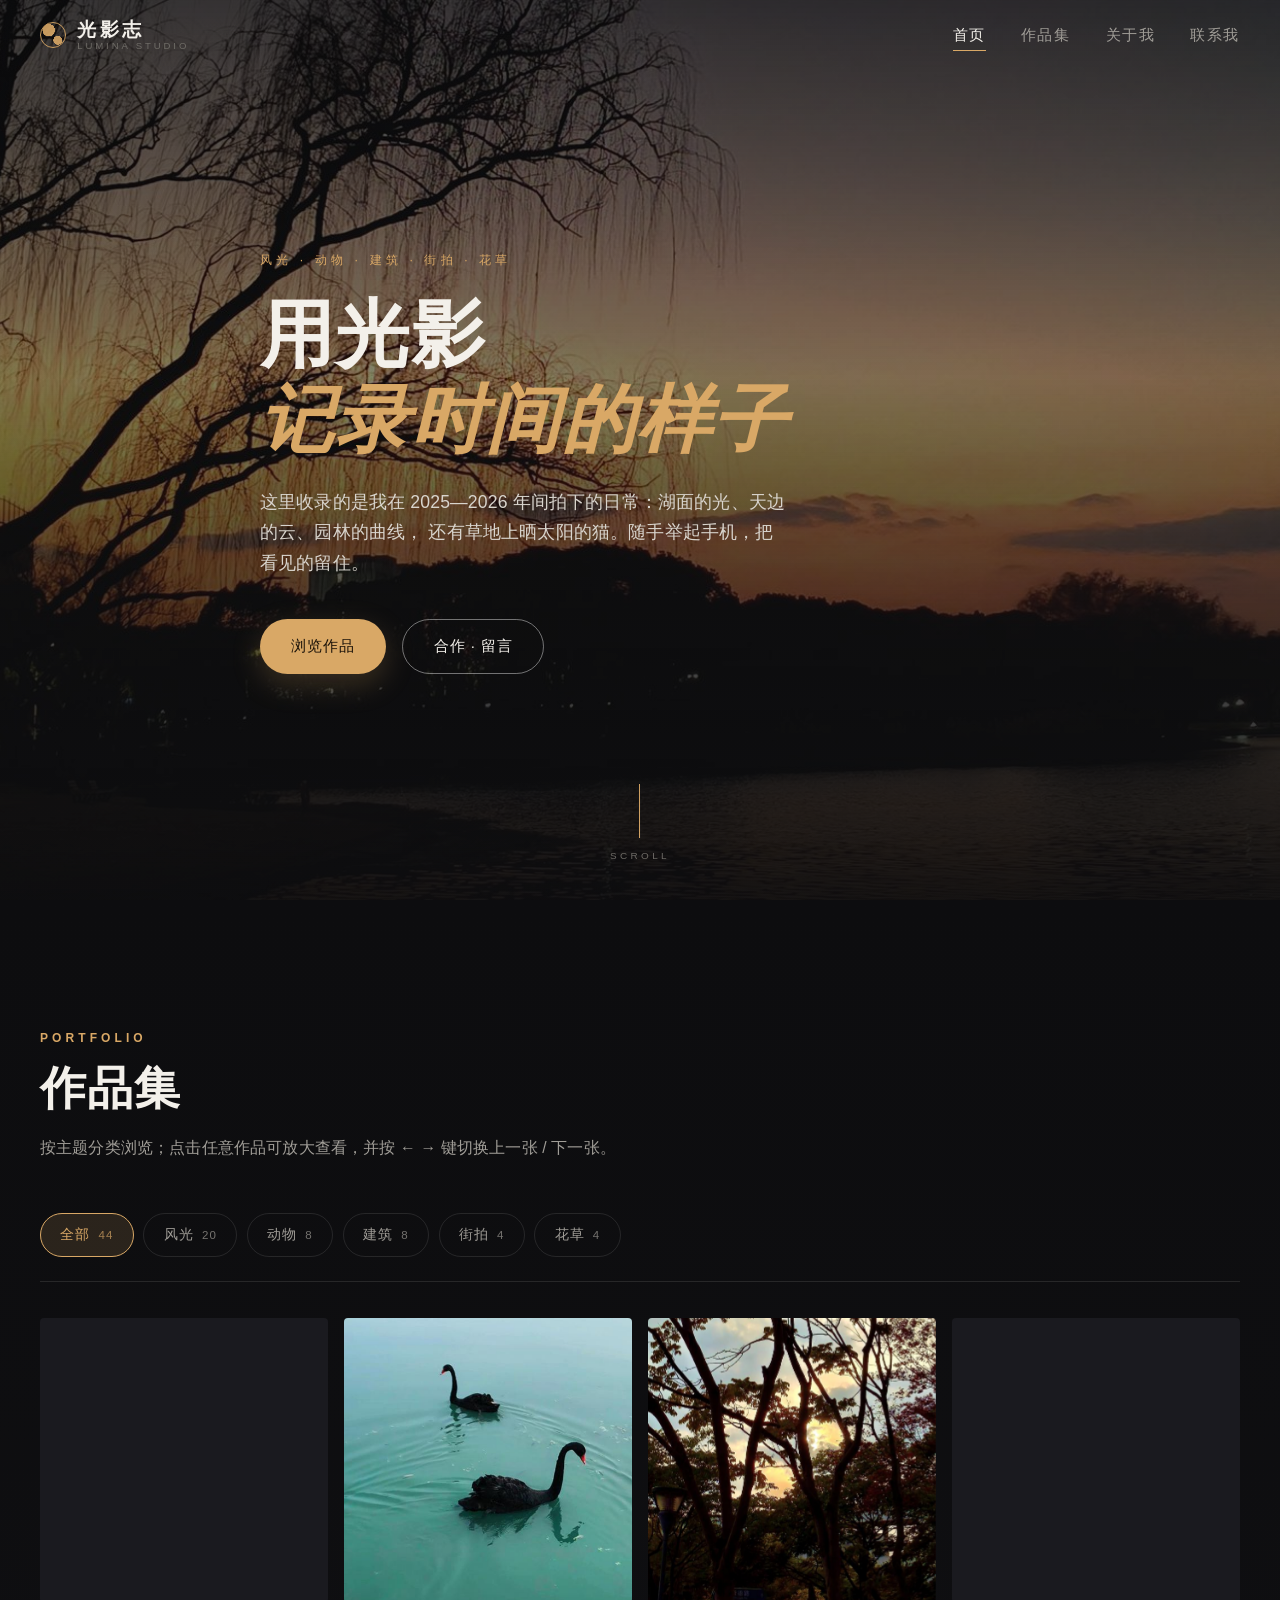
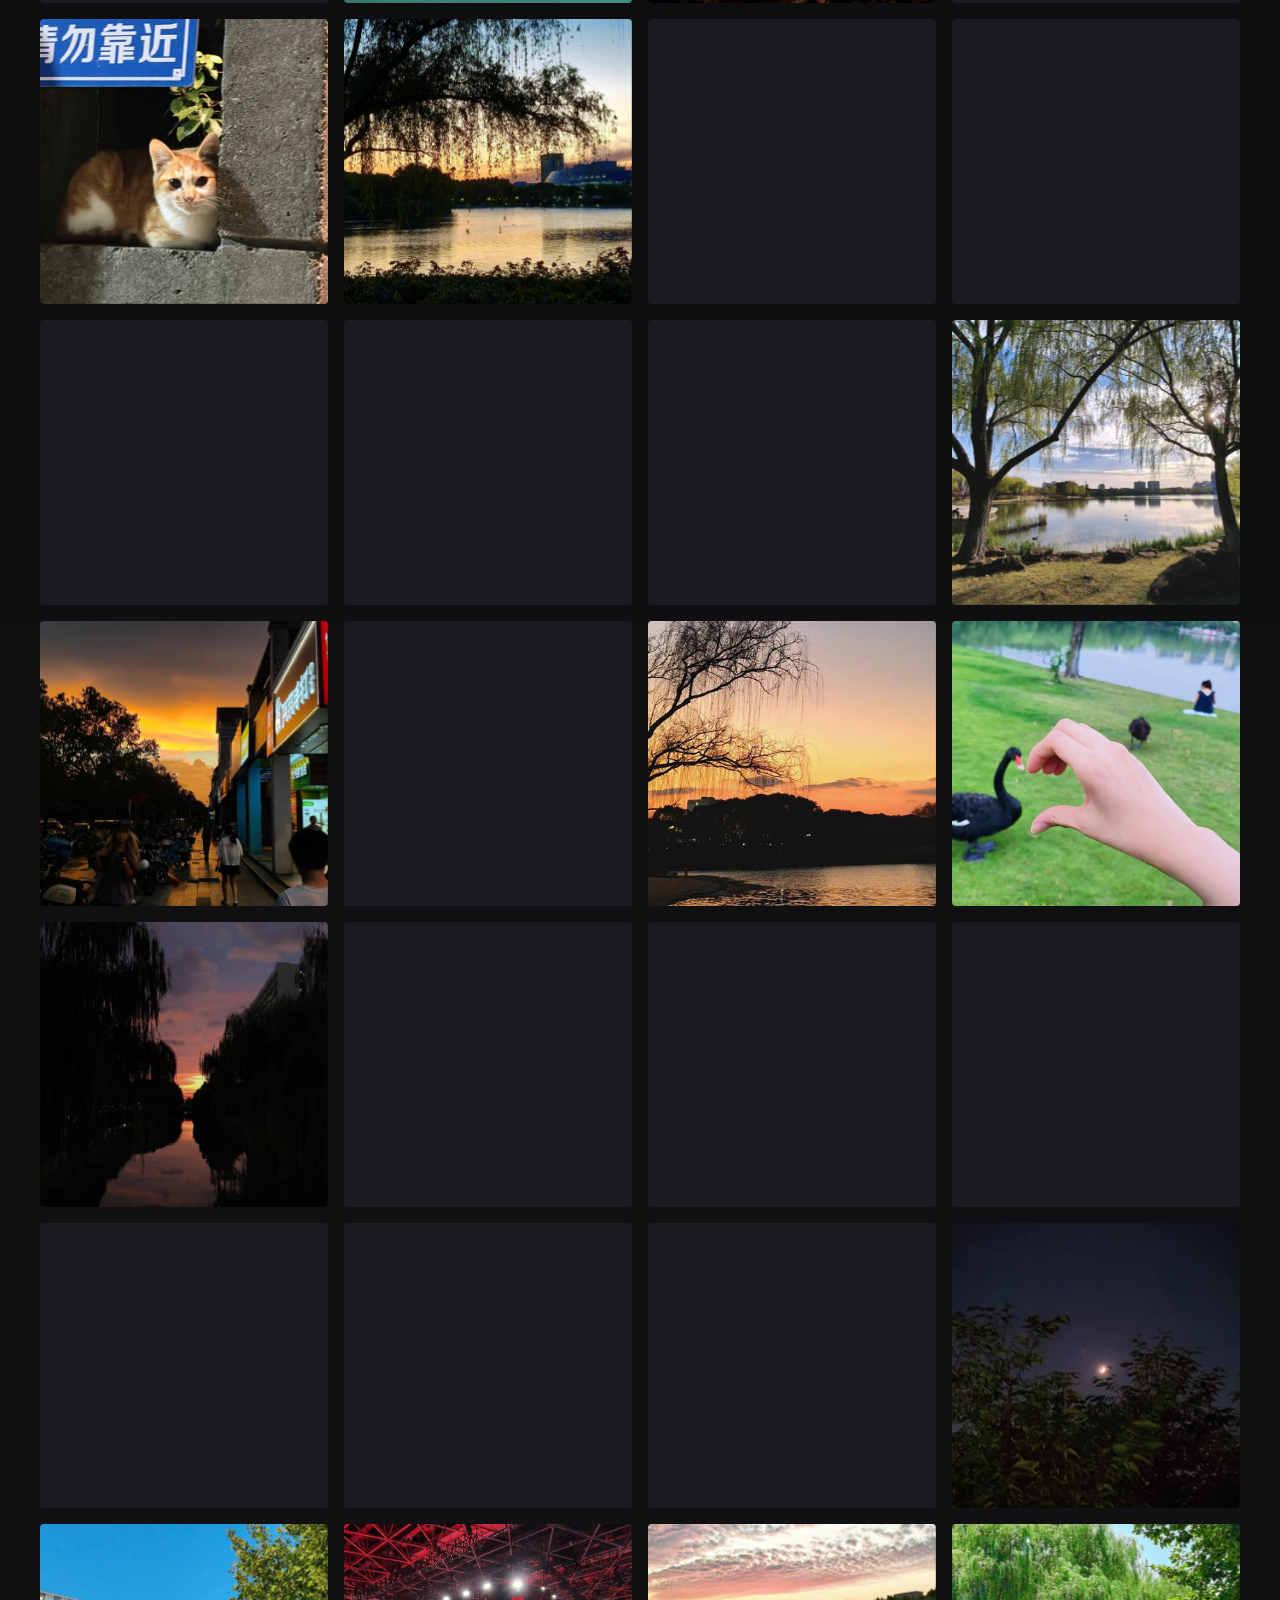
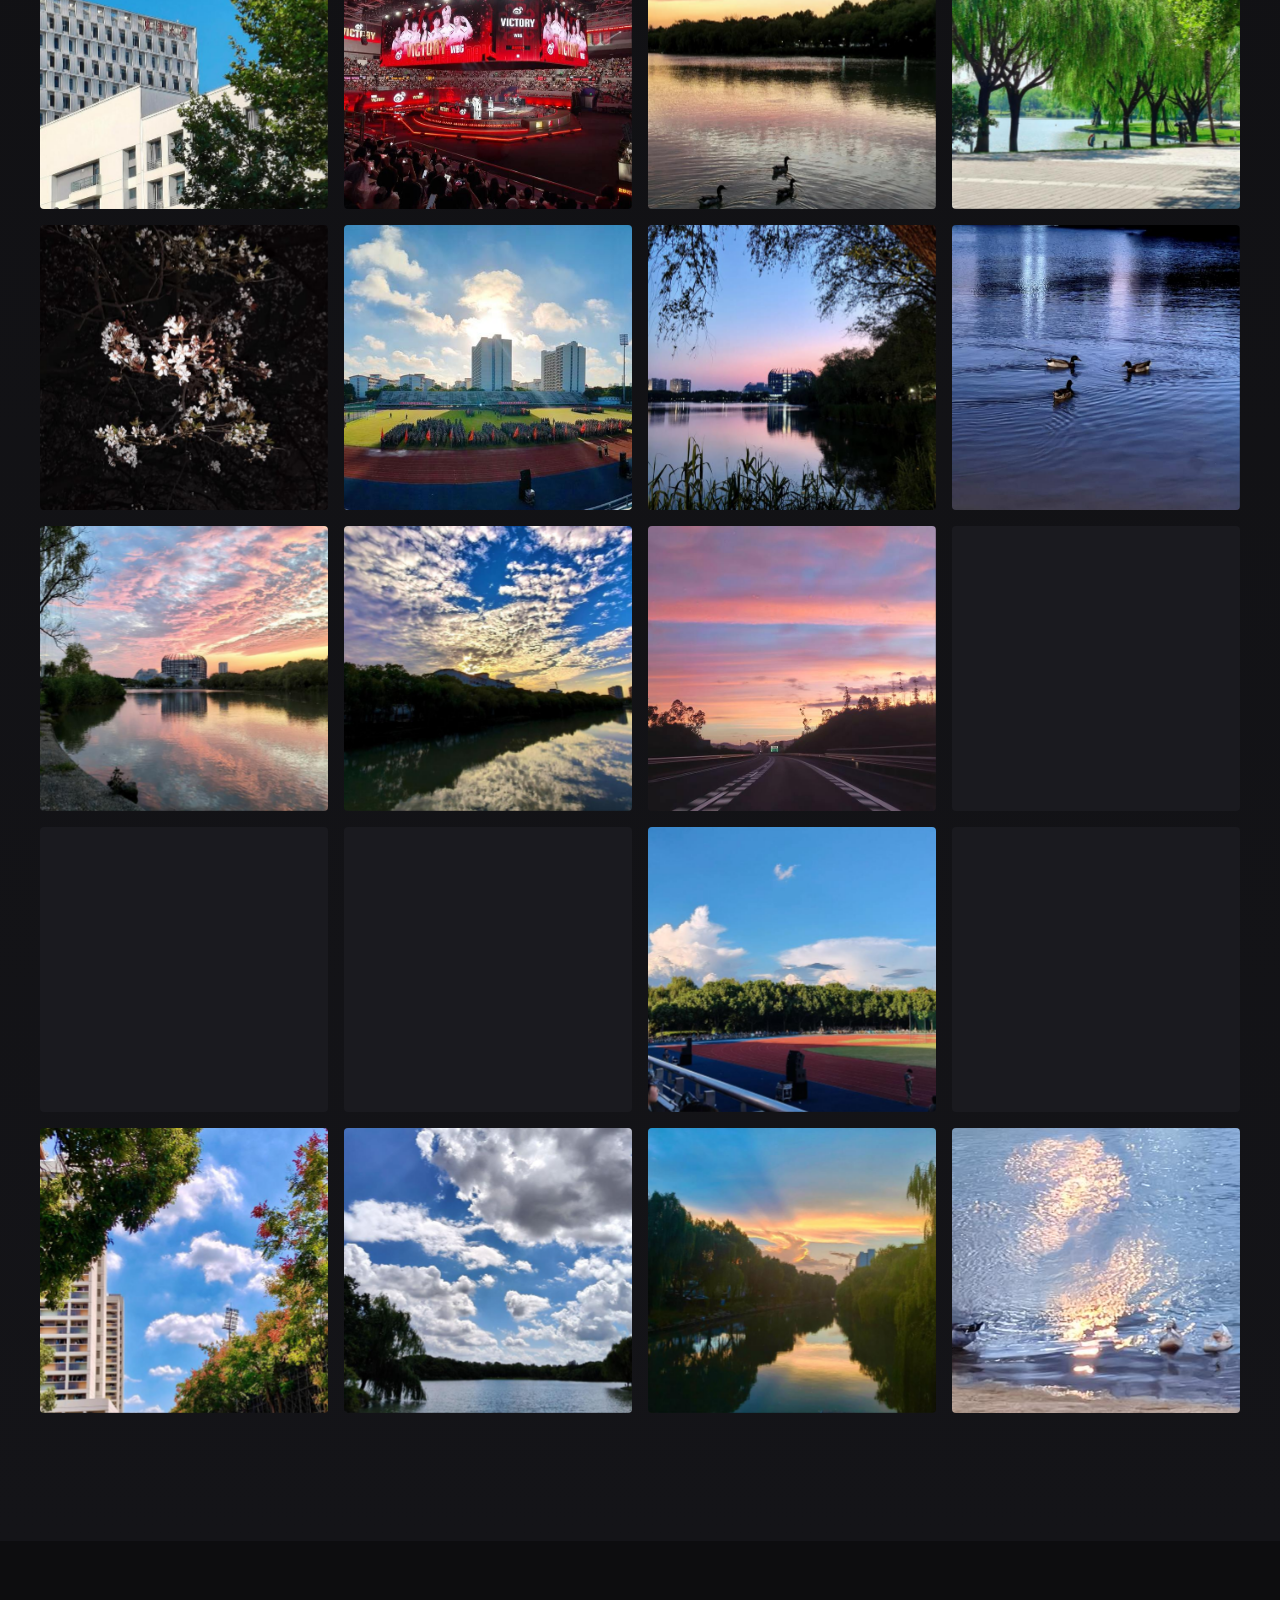
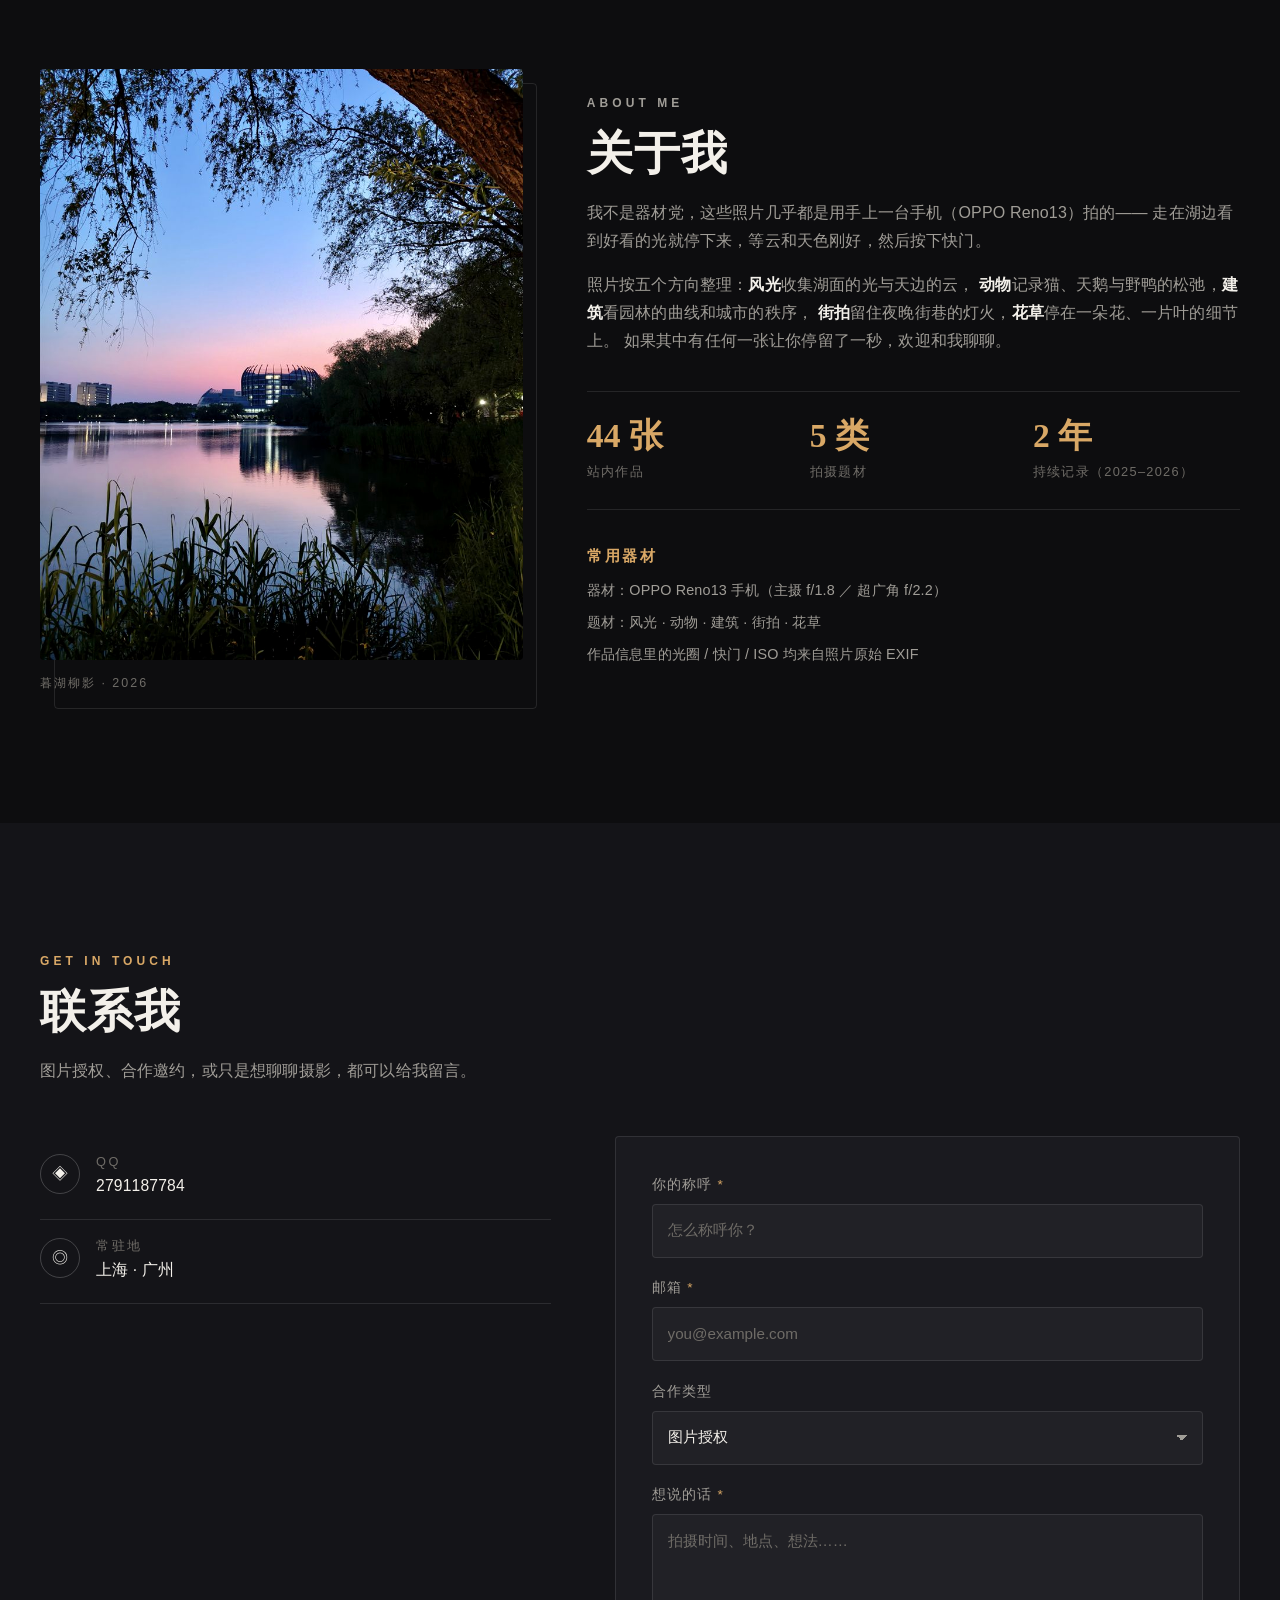
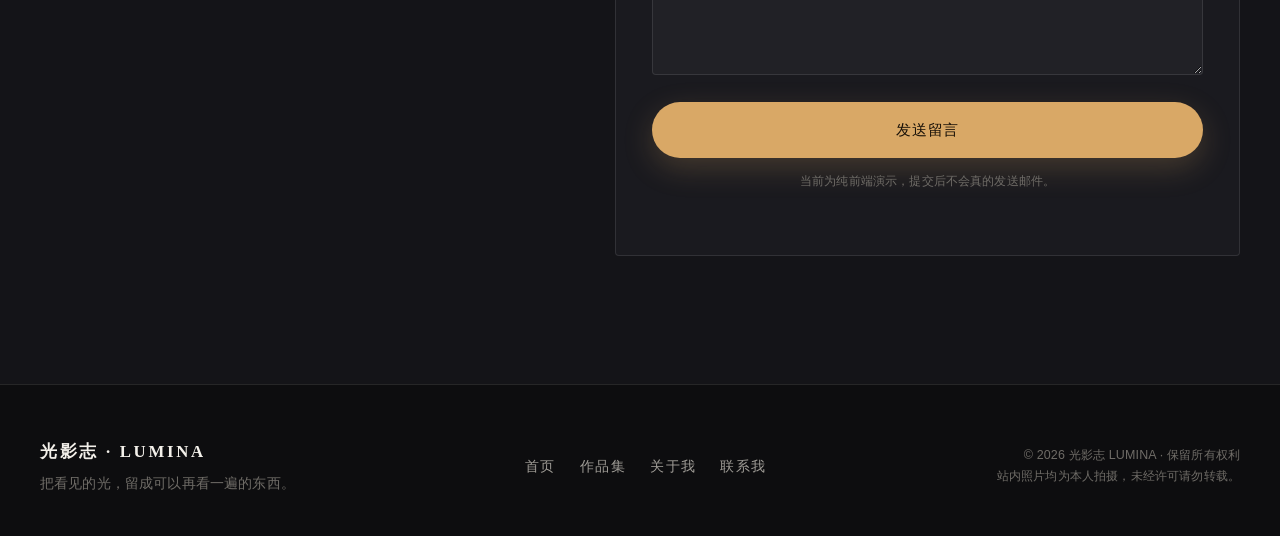
==== index.html @ f0bc80e7 "lumina photo portfolio: static site, 44 photos" ====
<!DOCTYPE html>
<html lang="zh-CN">
<head>
  <meta charset="UTF-8" />
  <meta name="viewport" content="width=device-width, initial-scale=1.0" />
  <meta name="description" content="光影志 LUMINA —— 摄影作品集个人网站，收录风光、动物、建筑、街拍与花草摄影作品。" />
  <meta name="author" content="光影志" />
  <title>光影志 LUMINA | 摄影作品集</title>
  <link rel="icon" href="data:image/svg+xml,<svg xmlns='http://www.w3.org/2000/svg' viewBox='0 0 100 100'><text y='.9em' font-size='90'>📷</text></svg>" />
  <link rel="stylesheet" href="css/style.css" />
</head>
<body>

  <!-- ========== 顶部导航 ========== -->
  <header class="site-header" id="siteHeader">
    <div class="container header-inner">
      <a class="brand" href="#home">
        <span class="brand-mark" aria-hidden="true"></span>
        <span class="brand-text">
          <strong>光影志</strong>
          <em>LUMINA&nbsp;STUDIO</em>
        </span>
      </a>

      <button class="nav-toggle" id="navToggle" aria-expanded="false" aria-controls="mainNav" aria-label="打开导航菜单">
        <span></span><span></span><span></span>
      </button>

      <nav class="main-nav" id="mainNav" aria-label="主导航">
        <ul>
          <li><a href="#home" class="is-active">首页</a></li>
          <li><a href="#works">作品集</a></li>
          <li><a href="#about">关于我</a></li>
          <li><a href="#contact">联系我</a></li>
        </ul>
      </nav>
    </div>
  </header>

  <main>
    <!-- ========== 首屏 ========== -->
    <section class="hero" id="home">
      <div class="hero-media">
        <img src="images/hero.jpg" alt="首屏大图：湖上落日与孤树" id="heroImage" />
        <span class="hero-scrim"></span>
      </div>

      <div class="container hero-content">
        <p class="hero-eyebrow">风光 · 动物 · 建筑 · 街拍 · 花草</p>
        <h1 class="hero-title">用光影<br /><span>记录时间的样子</span></h1>
        <p class="hero-sub">
          这里收录的是我在 2025—2026 年间拍下的日常：湖面的光、天边的云、园林的曲线，
          还有草地上晒太阳的猫。随手举起手机，把看见的留住。
        </p>
        <div class="hero-actions">
          <a class="btn btn-primary" href="#works">浏览作品</a>
          <a class="btn btn-ghost" href="#contact">合作 · 留言</a>
        </div>
      </div>

      <a class="hero-scroll" href="#works" aria-label="向下浏览作品">
        <span class="hero-scroll-line"></span>
        <span class="hero-scroll-text">SCROLL</span>
      </a>
    </section>

    <!-- ========== 作品集 ========== -->
    <section class="section works" id="works">
      <div class="container">
        <header class="section-head reveal">
          <p class="section-eyebrow">PORTFOLIO</p>
          <h2 class="section-title">作品集</h2>
          <p class="section-desc">按主题分类浏览；点击任意作品可放大查看，并按 ← → 键切换上一张 / 下一张。</p>
        </header>

        <div class="filters reveal" id="filters" role="group" aria-label="作品分类筛选">
          <button class="filter-btn is-active" data-filter="all" type="button">全部 <span class="filter-count" data-count="all">0</span></button>
          <button class="filter-btn" data-filter="landscape" type="button">风光 <span class="filter-count" data-count="landscape">0</span></button>
          <button class="filter-btn" data-filter="animal" type="button">动物 <span class="filter-count" data-count="animal">0</span></button>
          <button class="filter-btn" data-filter="architecture" type="button">建筑 <span class="filter-count" data-count="architecture">0</span></button>
          <button class="filter-btn" data-filter="street" type="button">街拍 <span class="filter-count" data-count="street">0</span></button>
          <button class="filter-btn" data-filter="plant" type="button">花草 <span class="filter-count" data-count="plant">0</span></button>
        </div>

        <div class="gallery-grid" id="galleryGrid" aria-live="polite"></div>
        <p class="gallery-empty" id="galleryEmpty" hidden>该分类下暂时还没有作品。</p>

        <noscript>
          <p class="gallery-noscript">
            作品集需要开启 JavaScript 才能加载，你也可以直接打开 <code>images/</code> 目录查看图片文件。
          </p>
        </noscript>
      </div>
    </section>

    <!-- ========== 关于我 ========== -->
    <section class="section about" id="about">
      <div class="container about-inner">
        <figure class="about-photo reveal">
          <img src="images/about.jpg" alt="暮湖柳影：夕阳下的湖面与垂柳" loading="lazy" />
          <figcaption>暮湖柳影 · 2026</figcaption>
        </figure>

        <div class="about-text">
          <p class="section-eyebrow reveal">ABOUT ME</p>
          <h2 class="section-title reveal">关于我</h2>
          <p class="reveal">
            我不是器材党，这些照片几乎都是用手上一台手机（OPPO Reno13）拍的——
            走在湖边看到好看的光就停下来，等云和天色刚好，然后按下快门。
          </p>
          <p class="reveal">
            照片按五个方向整理：<strong>风光</strong>收集湖面的光与天边的云，
            <strong>动物</strong>记录猫、天鹅与野鸭的松弛，<strong>建筑</strong>看园林的曲线和城市的秩序，
            <strong>街拍</strong>留住夜晚街巷的灯火，<strong>花草</strong>停在一朵花、一片叶的细节上。
            如果其中有任何一张让你停留了一秒，欢迎和我聊聊。
          </p>

          <ul class="about-stats reveal">
            <li><strong data-count-to="44" data-suffix=" 张">0</strong><span>站内作品</span></li>
            <li><strong data-count-to="5" data-suffix=" 类">0</strong><span>拍摄题材</span></li>
            <li><strong data-count-to="2" data-suffix=" 年">0</strong><span>持续记录（2025–2026）</span></li>
          </ul>

          <div class="about-gear reveal">
            <h3>常用器材</h3>
            <ul>
              <li>器材：OPPO Reno13 手机（主摄 f/1.8 ／ 超广角 f/2.2）</li>
              <li>题材：风光 · 动物 · 建筑 · 街拍 · 花草</li>
              <li>作品信息里的光圈 / 快门 / ISO 均来自照片原始 EXIF</li>
            </ul>
          </div>
        </div>
      </div>
    </section>

    <!-- ========== 联系我 ========== -->
    <section class="section contact" id="contact">
      <div class="container">
        <header class="section-head reveal">
          <p class="section-eyebrow">GET IN TOUCH</p>
          <h2 class="section-title">联系我</h2>
          <p class="section-desc">图片授权、合作邀约，或只是想聊聊摄影，都可以给我留言。</p>
        </header>

        <div class="contact-inner">
          <ul class="contact-list reveal">
            <li>
              <span class="contact-icon" aria-hidden="true">◈</span>
              <div>
                <h3>QQ</h3>
                <span>2791187784</span>
              </div>
            </li>
            <li>
              <span class="contact-icon" aria-hidden="true">◎</span>
              <div>
                <h3>常驻地</h3>
                <span>上海 · 广州</span>
              </div>
            </li>
          </ul>

          <form class="contact-form reveal" id="contactForm" novalidate>
            <div class="field">
              <label for="cfName">你的称呼 <span aria-hidden="true">*</span></label>
              <input type="text" id="cfName" name="name" placeholder="怎么称呼你？" required />
            </div>
            <div class="field">
              <label for="cfEmail">邮箱 <span aria-hidden="true">*</span></label>
              <input type="email" id="cfEmail" name="email" placeholder="you@example.com" required />
            </div>
            <div class="field">
              <label for="cfType">合作类型</label>
              <select id="cfType" name="type">
                <option value="图片授权">图片授权</option>
                <option value="商业合作">商业合作</option>
                <option value="一起外拍">一起外拍</option>
                <option value="其他">其他</option>
              </select>
            </div>
            <div class="field">
              <label for="cfMessage">想说的话 <span aria-hidden="true">*</span></label>
              <textarea id="cfMessage" name="message" rows="5" placeholder="拍摄时间、地点、想法……" required></textarea>
            </div>

            <button class="btn btn-primary btn-block" type="submit">发送留言</button>
            <p class="form-hint">当前为纯前端演示，提交后不会真的发送邮件。</p>
            <p class="form-status" id="formStatus" role="status" aria-live="polite"></p>
          </form>
        </div>
      </div>
    </section>
  </main>

  <!-- ========== 页脚 ========== -->
  <footer class="site-footer">
    <div class="container footer-inner">
      <div class="footer-brand">
        <strong>光影志 · LUMINA</strong>
        <p>把看见的光，留成可以再看一遍的东西。</p>
      </div>

      <nav class="footer-nav" aria-label="页脚导航">
        <a href="#home">首页</a>
        <a href="#works">作品集</a>
        <a href="#about">关于我</a>
        <a href="#contact">联系我</a>
      </nav>

      <p class="footer-note">
        © <span id="year">2025</span> 光影志 LUMINA · 保留所有权利<br />
        站内照片均为本人拍摄，未经许可请勿转载。
      </p>
    </div>
  </footer>

  <!-- ========== 大图查看器 ========== -->
  <div class="lightbox" id="lightbox" role="dialog" aria-modal="true" aria-label="作品大图查看" hidden>
    <button class="lightbox-close" id="lightboxClose" type="button" aria-label="关闭（Esc）">✕</button>
    <button class="lightbox-nav lightbox-prev" id="lightboxPrev" type="button" aria-label="上一张（←）">‹</button>
    <button class="lightbox-nav lightbox-next" id="lightboxNext" type="button" aria-label="下一张（→）">›</button>

    <figure class="lightbox-figure">
      <img alt="" id="lightboxImage" />
      <figcaption class="lightbox-caption">
        <h3 id="lightboxTitle"></h3>
        <p>
          <span class="lightbox-tag" id="lightboxCategory"></span>
          <span id="lightboxMeta"></span>
        </p>
      </figcaption>
    </figure>

    <p class="lightbox-counter" id="lightboxCounter"></p>
  </div>

  <button class="to-top" id="toTop" type="button" aria-label="回到顶部">↑</button>

  <script src="js/gallery-data.js"></script>
  <script src="js/main.js"></script>
</body>
</html>
---- css/style.css ----
/* =========================================================
   光影志 LUMINA · 摄影作品集
   css/style.css
   ---------------------------------------------------------
   目录
   01. 变量与基础重置
   02. 通用组件（容器 / 按钮 / 标题）
   03. 顶部导航
   04. 首屏 Hero
   05. 作品集（筛选 + 网格）
   06. 关于我
   07. 联系我（信息 + 表单）
   08. 页脚
   09. 大图查看器 Lightbox
   10. 回到顶部
   11. 滚动出现动画
   12. 响应式
   ========================================================= */

/* ---------- 01. 变量与基础重置 ---------- */
:root {
  --bg: #0d0d0f;
  --bg-soft: #141418;
  --bg-card: #1a1a1f;
  --line: rgba(255, 255, 255, 0.1);
  --line-strong: rgba(255, 255, 255, 0.2);

  --text: #f3f0ea;
  --text-muted: #a09d97;
  --text-dim: #6f6c67;

  --accent: #d9a866;
  --accent-soft: rgba(217, 168, 102, 0.14);

  --font-sans: "PingFang SC", "Microsoft YaHei", "Hiragino Sans GB", "Segoe UI", Roboto, "Helvetica Neue", Arial, sans-serif;
  --font-serif: "Songti SC", "Noto Serif SC", "Source Han Serif SC", Georgia, "Times New Roman", serif;

  --header-h: 72px;
  --radius: 4px;
  --ease: cubic-bezier(0.22, 0.61, 0.36, 1);
  --shadow: 0 18px 50px rgba(0, 0, 0, 0.45);
}

*,
*::before,
*::after {
  box-sizing: border-box;
}

html {
  scroll-behavior: smooth;
  scroll-padding-top: var(--header-h);
  -webkit-text-size-adjust: 100%;
}

body {
  margin: 0;
  background: var(--bg);
  color: var(--text);
  font-family: var(--font-sans);
  font-size: 16px;
  line-height: 1.75;
  letter-spacing: 0.01em;
  -webkit-font-smoothing: antialiased;
  overflow-x: hidden;
}

body.is-locked {
  overflow: hidden;
}

img {
  max-width: 100%;
  display: block;
}

a {
  color: inherit;
  text-decoration: none;
  transition: color 0.25s var(--ease);
}

a:hover {
  color: var(--accent);
}

h1, h2, h3, h4 {
  margin: 0;
  font-family: var(--font-serif);
  font-weight: 600;
  line-height: 1.25;
  letter-spacing: 0.02em;
}

p {
  margin: 0 0 1em;
}

ul {
  margin: 0;
  padding: 0;
  list-style: none;
}

button {
  font: inherit;
  color: inherit;
  cursor: pointer;
}

:focus-visible {
  outline: 2px solid var(--accent);
  outline-offset: 3px;
}

::selection {
  background: var(--accent);
  color: #1a1206;
}

/* ---------- 02. 通用组件 ---------- */
.container {
  width: min(1200px, 100% - 3rem);
  margin-inline: auto;
}

.section {
  padding: clamp(4.5rem, 10vw, 9rem) 0;
}

.section-head {
  max-width: 640px;
  margin-bottom: clamp(2rem, 4vw, 3.25rem);
}

.section-eyebrow {
  margin: 0 0 0.75rem;
  color: var(--accent);
  font-size: 0.75rem;
  font-weight: 600;
  letter-spacing: 0.34em;
  text-transform: uppercase;
}

.section-title {
  margin: 0 0 1rem;
  font-size: clamp(1.9rem, 4vw, 2.85rem);
}

.section-desc {
  margin: 0;
  color: var(--text-muted);
  font-size: 0.98rem;
}

.btn {
  display: inline-flex;
  align-items: center;
  justify-content: center;
  gap: 0.5rem;
  padding: 0.85rem 1.9rem;
  border: 1px solid transparent;
  border-radius: 999px;
  font-size: 0.94rem;
  font-weight: 500;
  letter-spacing: 0.06em;
  cursor: pointer;
  transition: transform 0.25s var(--ease), background-color 0.25s var(--ease),
    color 0.25s var(--ease), border-color 0.25s var(--ease), box-shadow 0.25s var(--ease);
}

.btn:hover {
  transform: translateY(-2px);
}

.btn-primary {
  background: var(--accent);
  color: #191108;
  box-shadow: 0 10px 30px rgba(217, 168, 102, 0.22);
}

.btn-primary:hover {
  background: #e6b877;
  color: #191108;
}

.btn-ghost {
  border-color: rgba(255, 255, 255, 0.42);
  color: var(--text);
}

.btn-ghost:hover {
  background: rgba(255, 255, 255, 0.08);
  border-color: #fff;
  color: #fff;
}

.btn-block {
  width: 100%;
}

/* ---------- 03. 顶部导航 ---------- */
.site-header {
  position: fixed;
  inset: 0 0 auto 0;
  z-index: 100;
  height: var(--header-h);
  display: flex;
  align-items: center;
  border-bottom: 1px solid transparent;
  transition: background-color 0.35s var(--ease), border-color 0.35s var(--ease),
    backdrop-filter 0.35s var(--ease);
}

.site-header.is-scrolled,
.site-header.is-open {
  background: rgba(13, 13, 15, 0.88);
  border-bottom-color: var(--line);
  backdrop-filter: blur(14px);
  -webkit-backdrop-filter: blur(14px);
}

.header-inner {
  display: flex;
  align-items: center;
  justify-content: space-between;
  gap: 1.5rem;
}

.brand {
  display: inline-flex;
  align-items: center;
  gap: 0.7rem;
}

.brand-mark {
  width: 26px;
  height: 26px;
  border-radius: 50%;
  border: 1px solid var(--accent);
  background: radial-gradient(circle at 32% 30%, var(--accent) 0 26%, transparent 27%),
    radial-gradient(circle at 70% 72%, var(--accent) 0 18%, transparent 19%);
  opacity: 0.9;
}

.brand-text {
  display: flex;
  flex-direction: column;
  line-height: 1.1;
}

.brand-text strong {
  font-family: var(--font-serif);
  font-size: 1.18rem;
  letter-spacing: 0.18em;
}

.brand-text em {
  color: var(--text-dim);
  font-size: 0.6rem;
  font-style: normal;
  letter-spacing: 0.3em;
}

.main-nav ul {
  display: flex;
  gap: 2.2rem;
}

.main-nav a {
  position: relative;
  padding: 0.25rem 0;
  font-size: 0.95rem;
  color: var(--text-muted);
  letter-spacing: 0.1em;
}

.main-nav a::after {
  content: "";
  position: absolute;
  left: 0;
  bottom: -4px;
  width: 100%;
  height: 1px;
  background: var(--accent);
  transform: scaleX(0);
  transform-origin: left;
  transition: transform 0.3s var(--ease);
}

.main-nav a:hover,
.main-nav a.is-active {
  color: var(--text);
}

.main-nav a:hover::after,
.main-nav a.is-active::after {
  transform: scaleX(1);
}

.nav-toggle {
  display: none;
  width: 44px;
  height: 44px;
  padding: 12px 10px;
  background: none;
  border: 0;
  flex-direction: column;
  justify-content: space-between;
}

.nav-toggle span {
  display: block;
  height: 1.5px;
  background: var(--text);
  border-radius: 2px;
  transition: transform 0.3s var(--ease), opacity 0.25s var(--ease);
}

.nav-toggle[aria-expanded="true"] span:nth-child(1) {
  transform: translateY(8.5px) rotate(45deg);
}

.nav-toggle[aria-expanded="true"] span:nth-child(2) {
  opacity: 0;
}

.nav-toggle[aria-expanded="true"] span:nth-child(3) {
  transform: translateY(-8.5px) rotate(-45deg);
}

/* ---------- 04. 首屏 Hero ---------- */
.hero {
  position: relative;
  display: flex;
  align-items: center;
  min-height: 100vh;
  min-height: 100dvh;
  padding: calc(var(--header-h) + 3rem) 0 6rem;
  overflow: hidden;
}

.hero-media {
  position: absolute;
  inset: 0;
  z-index: -1;
}

.hero-media img {
  width: 100%;
  height: 100%;
  object-fit: cover;
  transform: scale(1.04);
  animation: heroZoom 18s var(--ease) forwards;
}

@keyframes heroZoom {
  to {
    transform: scale(1);
  }
}

.hero-scrim {
  position: absolute;
  inset: 0;
  background: linear-gradient(180deg, rgba(9, 9, 11, 0.78) 0%, rgba(9, 9, 11, 0.5) 42%, rgba(13, 13, 15, 0.96) 100%);
}

.hero-content {
  position: relative;
  max-width: 760px;
}

.hero-eyebrow {
  margin: 0 0 1.4rem;
  color: var(--accent);
  font-size: 0.76rem;
  letter-spacing: 0.34em;
}

.hero-title {
  margin: 0 0 1.5rem;
  font-size: clamp(2.4rem, 6.4vw, 4.6rem);
  line-height: 1.15;
}

.hero-title span {
  color: var(--accent);
  font-style: italic;
}

.hero-sub {
  max-width: 30em;
  margin: 0 0 2.5rem;
  color: #d8d4cd;
  font-size: clamp(0.98rem, 1.5vw, 1.1rem);
}

.hero-actions {
  display: flex;
  flex-wrap: wrap;
  gap: 1rem;
}

.hero-scroll {
  position: absolute;
  left: 50%;
  bottom: 2.2rem;
  display: flex;
  flex-direction: column;
  align-items: center;
  gap: 0.6rem;
  transform: translateX(-50%);
  color: var(--text-dim);
}

.hero-scroll:hover {
  color: var(--accent);
}

.hero-scroll-line {
  width: 1px;
  height: 54px;
  background: linear-gradient(180deg, transparent, currentColor);
  position: relative;
  overflow: hidden;
}

.hero-scroll-line::after {
  content: "";
  position: absolute;
  inset: 0;
  background: var(--accent);
  animation: scrollDot 2.2s var(--ease) infinite;
}

@keyframes scrollDot {
  0% { transform: translateY(-100%); }
  100% { transform: translateY(100%); }
}

.hero-scroll-text {
  font-size: 0.62rem;
  letter-spacing: 0.34em;
}

/* ---------- 05. 作品集 ---------- */
.works {
  background: linear-gradient(180deg, var(--bg) 0%, var(--bg-soft) 100%);
}

.filters {
  display: flex;
  flex-wrap: wrap;
  gap: 0.6rem;
  margin-bottom: 2.25rem;
  padding-bottom: 1.5rem;
  border-bottom: 1px solid var(--line);
}

.filter-btn {
  display: inline-flex;
  align-items: center;
  gap: 0.5rem;
  padding: 0.55rem 1.2rem;
  background: transparent;
  border: 1px solid var(--line);
  border-radius: 999px;
  color: var(--text-muted);
  font-size: 0.9rem;
  letter-spacing: 0.08em;
  transition: color 0.25s var(--ease), border-color 0.25s var(--ease),
    background-color 0.25s var(--ease);
}

.filter-btn:hover {
  color: var(--text);
  border-color: var(--line-strong);
}

.filter-btn.is-active {
  background: var(--accent-soft);
  border-color: var(--accent);
  color: var(--accent);
}

.filter-count {
  font-size: 0.72rem;
  opacity: 0.7;
  font-variant-numeric: tabular-nums;
}

/* 固定列数：桌面 4 列、窄屏 2 列，所以任何一行都不会空出格子。
   只要每个分类的作品数量是「每行格数」的整数倍（4 或 2 的倍数），
   最后一行就会刚好填满，不会出现「孤零零只剩一张」的凸出效果。 */
.gallery-grid {
  display: grid;
  grid-template-columns: repeat(4, minmax(0, 1fr));
  grid-auto-rows: 285px;
  gap: 16px;
}

.gallery-item {
  position: relative;
  overflow: hidden;
  border-radius: var(--radius);
  background: var(--bg-card);
}

.gallery-thumb {
  display: block;
  width: 100%;
  height: 100%;
  padding: 0;
  border: 0;
  background: none;
}

.gallery-thumb img {
  width: 100%;
  height: 100%;
  object-fit: cover;
  transition: transform 0.7s var(--ease), filter 0.5s var(--ease);
  will-change: transform;
}

.gallery-item:hover .gallery-thumb img,
.gallery-thumb:focus-visible img {
  transform: scale(1.07);
}

.gallery-overlay {
  position: absolute;
  inset: auto 0 0 0;
  display: flex;
  flex-direction: column;
  gap: 0.15rem;
  padding: 2.6rem 1.15rem 1.05rem;
  text-align: left;
  background: linear-gradient(180deg, transparent, rgba(8, 8, 10, 0.86));
  opacity: 0;
  transform: translateY(10px);
  transition: opacity 0.35s var(--ease), transform 0.35s var(--ease);
}

.gallery-item:hover .gallery-overlay,
.gallery-thumb:focus-visible .gallery-overlay {
  opacity: 1;
  transform: translateY(0);
}

.gallery-cat {
  color: var(--accent);
  font-size: 0.68rem;
  letter-spacing: 0.24em;
}

.gallery-name {
  font-family: var(--font-serif);
  font-size: 1.12rem;
  line-height: 1.3;
}

.gallery-meta {
  color: var(--text-muted);
  font-size: 0.78rem;
  letter-spacing: 0.06em;
}

/* 展开阶段的入场动画 */
.gallery-item.is-in {
  animation: tileIn 0.5s var(--ease) both;
}

@keyframes tileIn {
  from {
    opacity: 0;
    transform: translateY(14px);
  }
}

.gallery-empty,
.gallery-noscript {
  margin: 2.5rem 0 0;
  padding: 1.5rem;
  border: 1px dashed var(--line);
  border-radius: var(--radius);
  color: var(--text-muted);
  text-align: center;
}

.gallery-noscript code {
  color: var(--accent);
}

/* ---------- 06. 关于我 ---------- */
.about-inner {
  display: grid;
  grid-template-columns: minmax(0, 0.85fr) minmax(0, 1.15fr);
  gap: clamp(2rem, 5vw, 4.5rem);
  align-items: center;
}

.about-photo {
  position: relative;
  margin: 0;
}

.about-photo img {
  width: 100%;
  aspect-ratio: 9 / 11;
  object-fit: cover;
  border-radius: var(--radius);
  filter: saturate(1.02) contrast(1.02);
}

.about-photo figcaption {
  margin-top: 0.85rem;
  color: var(--text-dim);
  font-size: 0.78rem;
  letter-spacing: 0.16em;
}

.about-photo::after {
  content: "";
  position: absolute;
  inset: 14px -14px -14px 14px;
  border: 1px solid var(--line);
  border-radius: var(--radius);
  z-index: -1;
}

.about-text p {
  color: var(--text-muted);
}

.about-text strong {
  color: var(--text);
  font-weight: 600;
}

.about-stats {
  display: grid;
  grid-template-columns: repeat(3, minmax(0, 1fr));
  gap: 1rem;
  margin: 2.25rem 0;
  padding: 1.5rem 0;
  border-top: 1px solid var(--line);
  border-bottom: 1px solid var(--line);
}

.about-stats strong {
  display: block;
  font-family: var(--font-serif);
  font-size: clamp(1.6rem, 3vw, 2.1rem);
  color: var(--accent);
  line-height: 1.2;
}

.about-stats span {
  color: var(--text-dim);
  font-size: 0.8rem;
  letter-spacing: 0.1em;
}

.about-gear h3 {
  margin-bottom: 0.6rem;
  font-size: 0.95rem;
  letter-spacing: 0.18em;
  color: var(--accent);
}

.about-gear li {
  color: var(--text-muted);
  font-size: 0.9rem;
  padding: 0.22rem 0;
}

/* ---------- 07. 联系我 ---------- */
.contact {
  background: var(--bg-soft);
}

.contact-inner {
  display: grid;
  grid-template-columns: minmax(0, 0.9fr) minmax(0, 1.1fr);
  gap: clamp(2rem, 5vw, 4rem);
  align-items: start;
}

.contact-list li {
  display: flex;
  gap: 1rem;
  padding: 1.15rem 0;
  border-bottom: 1px solid var(--line);
}

.contact-icon {
  flex: 0 0 auto;
  width: 40px;
  height: 40px;
  display: grid;
  place-items: center;
  border: 1px solid var(--line-strong);
  border-radius: 50%;
  color: var(--accent);
  font-size: 1rem;
}

.contact-list h3 {
  margin-bottom: 0.15rem;
  font-family: var(--font-sans);
  font-size: 0.8rem;
  letter-spacing: 0.2em;
  color: var(--text-dim);
  font-weight: 500;
}

.contact-list a,
.contact-list span {
  font-size: 0.98rem;
  color: var(--text);
}

.contact-form {
  padding: clamp(1.4rem, 3vw, 2.25rem);
  background: var(--bg-card);
  border: 1px solid var(--line);
  border-radius: var(--radius);
}

.field {
  margin-bottom: 1.15rem;
}

.field label {
  display: block;
  margin-bottom: 0.45rem;
  color: var(--text-muted);
  font-size: 0.85rem;
  letter-spacing: 0.08em;
}

.field label span {
  color: var(--accent);
}

.field input,
.field select,
.field textarea {
  width: 100%;
  padding: 0.8rem 0.9rem;
  background: rgba(255, 255, 255, 0.03);
  border: 1px solid var(--line);
  border-radius: var(--radius);
  color: var(--text);
  font: inherit;
  font-size: 0.95rem;
  transition: border-color 0.25s var(--ease), background-color 0.25s var(--ease);
}

.field textarea {
  resize: vertical;
  min-height: 120px;
}

.field select {
  appearance: none;
  background-image: linear-gradient(45deg, transparent 50%, var(--text-muted) 50%),
    linear-gradient(135deg, var(--text-muted) 50%, transparent 50%);
  background-position: calc(100% - 20px) 50%, calc(100% - 14px) 50%;
  background-size: 6px 6px, 6px 6px;
  background-repeat: no-repeat;
}

.field select option {
  background: var(--bg-card);
  color: var(--text);
}

.field input::placeholder,
.field textarea::placeholder {
  color: var(--text-dim);
}

.field input:focus,
.field select:focus,
.field textarea:focus {
  outline: none;
  border-color: var(--accent);
  background: rgba(255, 255, 255, 0.055);
}

.field.has-error input,
.field.has-error textarea {
  border-color: #e2705f;
}

.form-hint {
  margin: 0.85rem 0 0;
  color: var(--text-dim);
  font-size: 0.78rem;
  text-align: center;
}

.form-status {
  margin: 0.6rem 0 0;
  font-size: 0.85rem;
  text-align: center;
  min-height: 1.2em;
}

.form-status.is-ok {
  color: #7dc98a;
}

.form-status.is-error {
  color: #e2705f;
}

/* ---------- 08. 页脚 ---------- */
.site-footer {
  padding: 3.25rem 0 2.5rem;
  border-top: 1px solid var(--line);
  background: var(--bg);
}

.footer-inner {
  display: flex;
  flex-wrap: wrap;
  align-items: center;
  justify-content: space-between;
  gap: 1.5rem 2.5rem;
}

.footer-brand strong {
  display: block;
  font-family: var(--font-serif);
  font-size: 1.05rem;
  letter-spacing: 0.16em;
}

.footer-brand p {
  margin: 0.35rem 0 0;
  color: var(--text-dim);
  font-size: 0.85rem;
}

.footer-nav {
  display: flex;
  flex-wrap: wrap;
  gap: 1.5rem;
}

.footer-nav a {
  color: var(--text-muted);
  font-size: 0.9rem;
  letter-spacing: 0.1em;
}

.footer-note {
  margin: 0;
  color: var(--text-dim);
  font-size: 0.78rem;
  line-height: 1.7;
  text-align: right;
}

/* ---------- 09. 大图查看器 Lightbox ---------- */
/*
 * 点开作品大图时的全屏黑色遮罩
 *   打开：JS 去掉 hidden → 强制回流 → 加 .is-open，opacity 0 → 1（0.3s 淡入）
 *   关闭：JS 加 .is-closing → opacity 1 → 0（0.3s 淡出），过渡结束才真正 hidden
 */
.lightbox {
  display: none;
  position: fixed;
  top: 0;
  left: 0;
  width: 100%;
  height: 100%;
  z-index: 2000;
  align-items: center;
  justify-content: center;
  padding: clamp(1rem, 4vw, 3.5rem);
  background-color: rgba(0, 0, 0, 0.9);
  backdrop-filter: blur(6px);
  -webkit-backdrop-filter: blur(6px);
  opacity: 0;
  transition: opacity 0.3s ease;
}

.lightbox[hidden] {
  display: none;
}

/* 打开状态才参与布局（否则会整块盖住页面） */
.lightbox:not([hidden]) {
  display: flex;
}

.lightbox.is-open {
  opacity: 1;
}

/* 淡出过程中不接收点击，避免还挡着下面的内容 */
.lightbox.is-closing {
  opacity: 0;
  pointer-events: none;
}

.lightbox-figure {
  margin: 0;
  max-width: min(1180px, 100%);
  max-height: 100%;
  display: flex;
  flex-direction: column;
  align-items: center;
}

.lightbox-figure img {
  max-width: 100%;
  max-height: calc(100vh - 12rem);
  max-height: calc(100dvh - 12rem);
  width: auto;
  object-fit: contain;
  border-radius: 2px;
  box-shadow: var(--shadow);
  animation: lbIn 0.35s var(--ease);
}

@keyframes lbIn {
  from {
    opacity: 0;
    transform: scale(0.97);
  }
}

.lightbox-caption {
  margin-top: 1.1rem;
  text-align: center;
}

.lightbox-caption h3 {
  margin-bottom: 0.35rem;
  font-size: 1.15rem;
  letter-spacing: 0.06em;
}

.lightbox-caption p {
  margin: 0;
  color: var(--text-muted);
  font-size: 0.85rem;
  display: flex;
  align-items: center;
  justify-content: center;
  gap: 0.75rem;
  flex-wrap: wrap;
}

.lightbox-tag {
  color: var(--accent);
  letter-spacing: 0.2em;
}

.lightbox-counter {
  position: absolute;
  left: 50%;
  bottom: clamp(0.8rem, 2vw, 1.75rem);
  transform: translateX(-50%);
  margin: 0;
  color: var(--text-dim);
  font-size: 0.8rem;
  letter-spacing: 0.24em;
  font-variant-numeric: tabular-nums;
}

.lightbox-close,
.lightbox-nav {
  position: absolute;
  display: grid;
  place-items: center;
  background: rgba(255, 255, 255, 0.06);
  border: 1px solid var(--line);
  border-radius: 50%;
  color: var(--text);
  transition: background-color 0.25s var(--ease), color 0.25s var(--ease),
    transform 0.25s var(--ease);
}

.lightbox-close:hover,
.lightbox-nav:hover {
  background: var(--accent);
  color: #191108;
}

.lightbox-close {
  top: clamp(0.9rem, 3vw, 1.75rem);
  right: clamp(0.9rem, 3vw, 1.75rem);
  width: 42px;
  height: 42px;
  font-size: 0.95rem;
}

.lightbox-nav {
  top: 50%;
  width: 52px;
  height: 52px;
  font-size: 1.7rem;
  line-height: 1;
  padding-bottom: 4px;
}

.lightbox-prev {
  left: clamp(0.7rem, 3vw, 2.25rem);
  transform: translateY(-50%);
}

.lightbox-next {
  right: clamp(0.7rem, 3vw, 2.25rem);
  transform: translateY(-50%);
}

.lightbox-prev:hover,
.lightbox-next:hover {
  transform: translateY(-50%) scale(1.06);
}

/* ---------- 10. 回到顶部 ---------- */
.to-top {
  position: fixed;
  right: clamp(1rem, 3vw, 2rem);
  bottom: clamp(1rem, 3vw, 2rem);
  z-index: 120;
  width: 46px;
  height: 46px;
  display: grid;
  place-items: center;
  background: rgba(13, 13, 15, 0.85);
  border: 1px solid var(--line-strong);
  border-radius: 50%;
  color: var(--text);
  opacity: 0;
  visibility: hidden;
  transform: translateY(12px);
  transition: opacity 0.3s var(--ease), transform 0.3s var(--ease),
    visibility 0.3s var(--ease), background-color 0.25s var(--ease);
}

.to-top.is-visible {
  opacity: 1;
  visibility: visible;
  transform: translateY(0);
}

.to-top:hover {
  background: var(--accent);
  color: #191108;
}

/* ---------- 11. 滚动出现动画 ---------- */
.reveal {
  opacity: 0;
  transform: translateY(22px);
  transition: opacity 0.7s var(--ease), transform 0.7s var(--ease);
}

.reveal.is-visible {
  opacity: 1;
  transform: none;
}

/* ---------- 12. 响应式 ---------- */
@media (max-width: 1024px) {
  /* 窄屏改成 2 列：2 同样能整除 4 和 16，最后一行依旧填满 */
  .gallery-grid {
    grid-template-columns: repeat(2, minmax(0, 1fr));
    grid-auto-rows: minmax(170px, 30vw);
  }

  .about-inner,
  .contact-inner {
    grid-template-columns: minmax(0, 1fr);
  }

  .about-photo {
    max-width: 420px;
  }

  .about-photo::after {
    display: none;
  }
}

@media (max-width: 860px) {
  .nav-toggle {
    display: flex;
  }

  .main-nav {
    position: absolute;
    top: var(--header-h);
    left: 0;
    right: 0;
    padding: 0.75rem 1.5rem 1.5rem;
    background: rgba(13, 13, 15, 0.97);
    backdrop-filter: blur(14px);
    -webkit-backdrop-filter: blur(14px);
    border-bottom: 1px solid var(--line);
    opacity: 0;
    visibility: hidden;
    transform: translateY(-10px);
    transition: opacity 0.3s var(--ease), transform 0.3s var(--ease),
      visibility 0.3s var(--ease);
  }

  .main-nav.is-open {
    opacity: 1;
    visibility: visible;
    transform: translateY(0);
  }

  .main-nav ul {
    flex-direction: column;
    gap: 0;
  }

  .main-nav li + li {
    border-top: 1px solid var(--line);
  }

  .main-nav a {
    display: block;
    padding: 0.95rem 0;
    font-size: 1rem;
  }

  .main-nav a::after {
    display: none;
  }

  .footer-inner {
    flex-direction: column;
    align-items: flex-start;
  }

  .footer-note {
    text-align: left;
  }
}

@media (max-width: 640px) {
  .container {
    width: min(1200px, 100% - 2.2rem);
  }

  .gallery-grid {
    gap: 10px;
  }

  .about-stats {
    grid-template-columns: repeat(3, minmax(0, 1fr));
    gap: 0.5rem;
  }

  .lightbox {
    padding: 1rem 0.9rem 4.5rem;
  }

  .lightbox-figure img {
    max-height: calc(100dvh - 13rem);
  }

  .lightbox-nav {
    width: 44px;
    height: 44px;
    top: auto;
    bottom: clamp(0.9rem, 3vw, 1.5rem);
    transform: none;
  }

  .lightbox-prev {
    left: 1.1rem;
  }

  .lightbox-next {
    right: 1.1rem;
  }

  .lightbox-prev:hover,
  .lightbox-next:hover {
    transform: none;
  }

  .lightbox-counter {
    bottom: 1.55rem;
  }

  .hero-scroll {
    display: none;
  }
}

/* 触屏设备：让作品标题常显，避免只能悬停才能看到信息 */
@media (hover: none) {
  .gallery-overlay {
    opacity: 1;
    transform: none;
  }
}

/* ---------- 无障碍：尊重系统的减少动态效果设置 ---------- */
@media (prefers-reduced-motion: reduce) {
  html {
    scroll-behavior: auto;
  }

  *,
  *::before,
  *::after {
    animation-duration: 0.001ms !important;
    animation-iteration-count: 1 !important;
    transition-duration: 0.001ms !important;
  }

  .reveal {
    opacity: 1;
    transform: none;
  }
}

/* 打印：只保留信息，去掉装饰 */
@media print {
  .site-header,
  .hero-scroll,
  .to-top,
  .lightbox,
  .filters {
    display: none !important;
  }

  body {
    background: #fff;
    color: #000;
  }
}
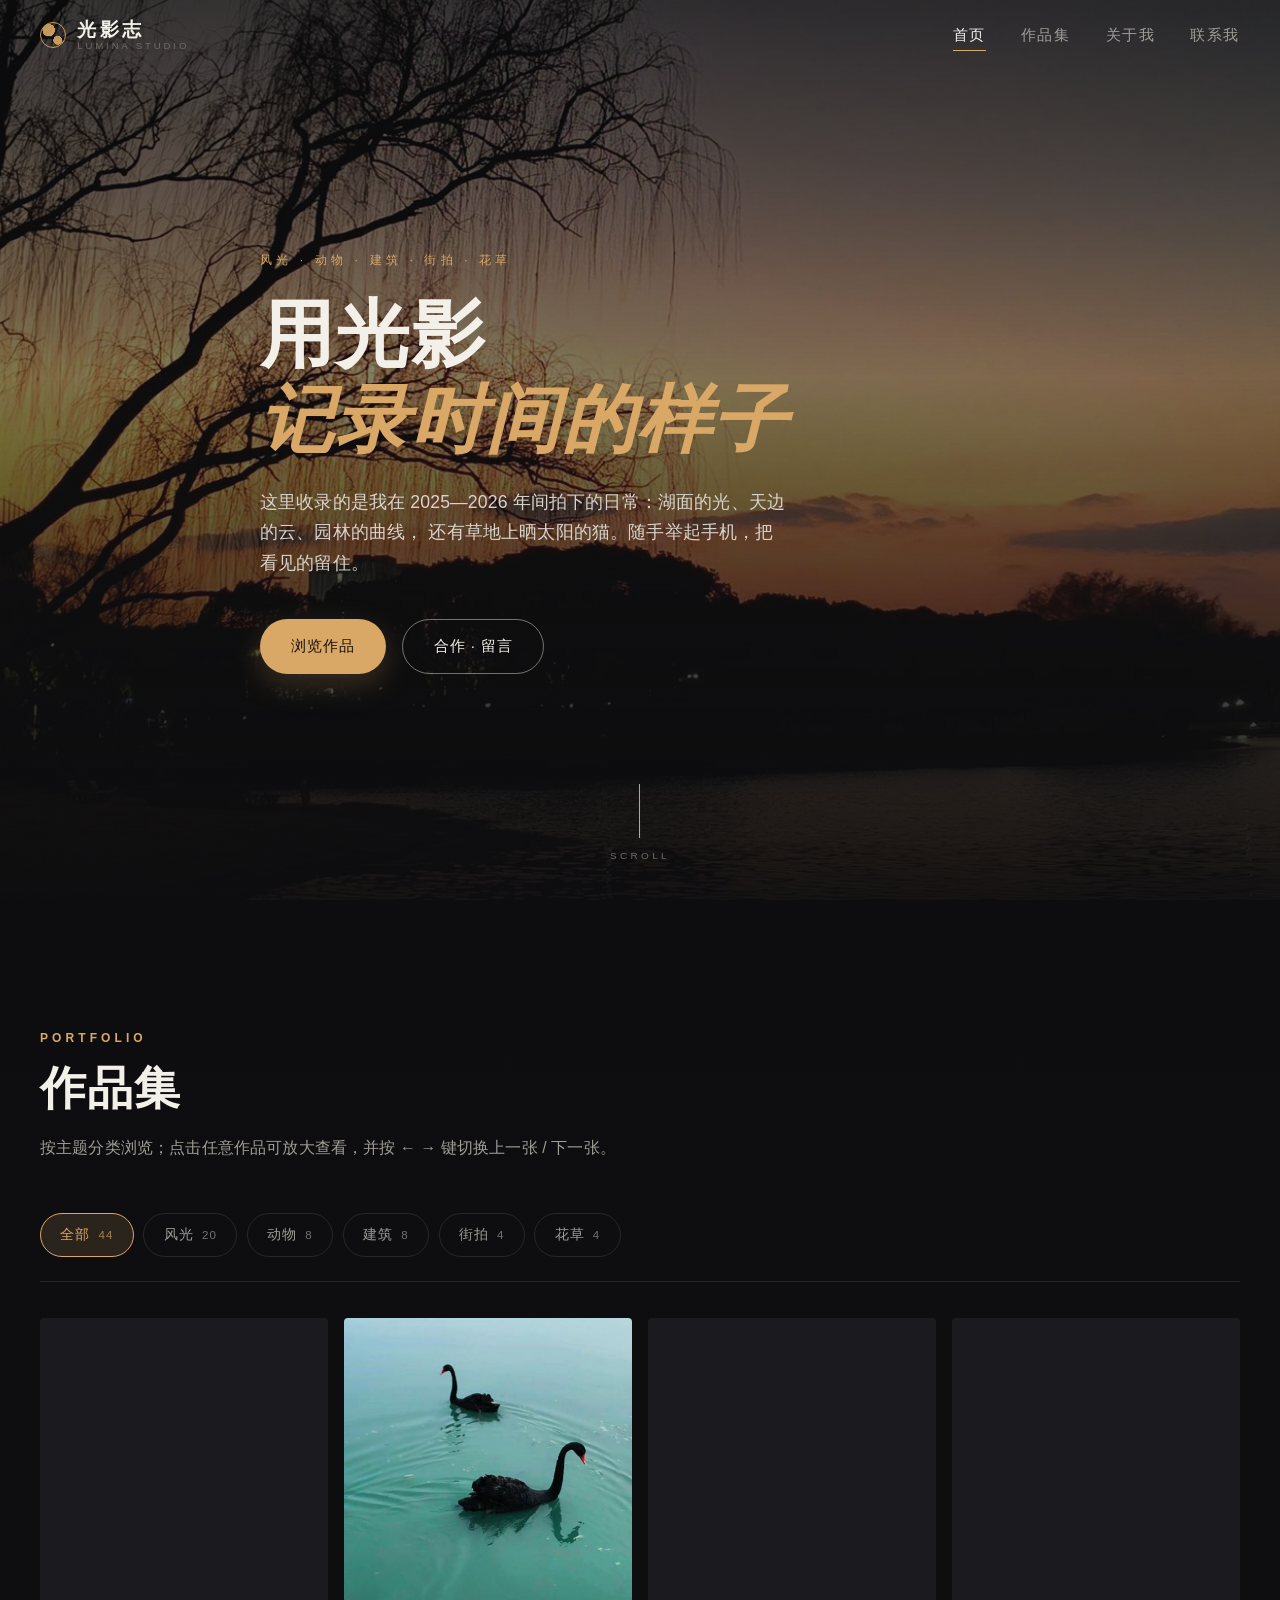
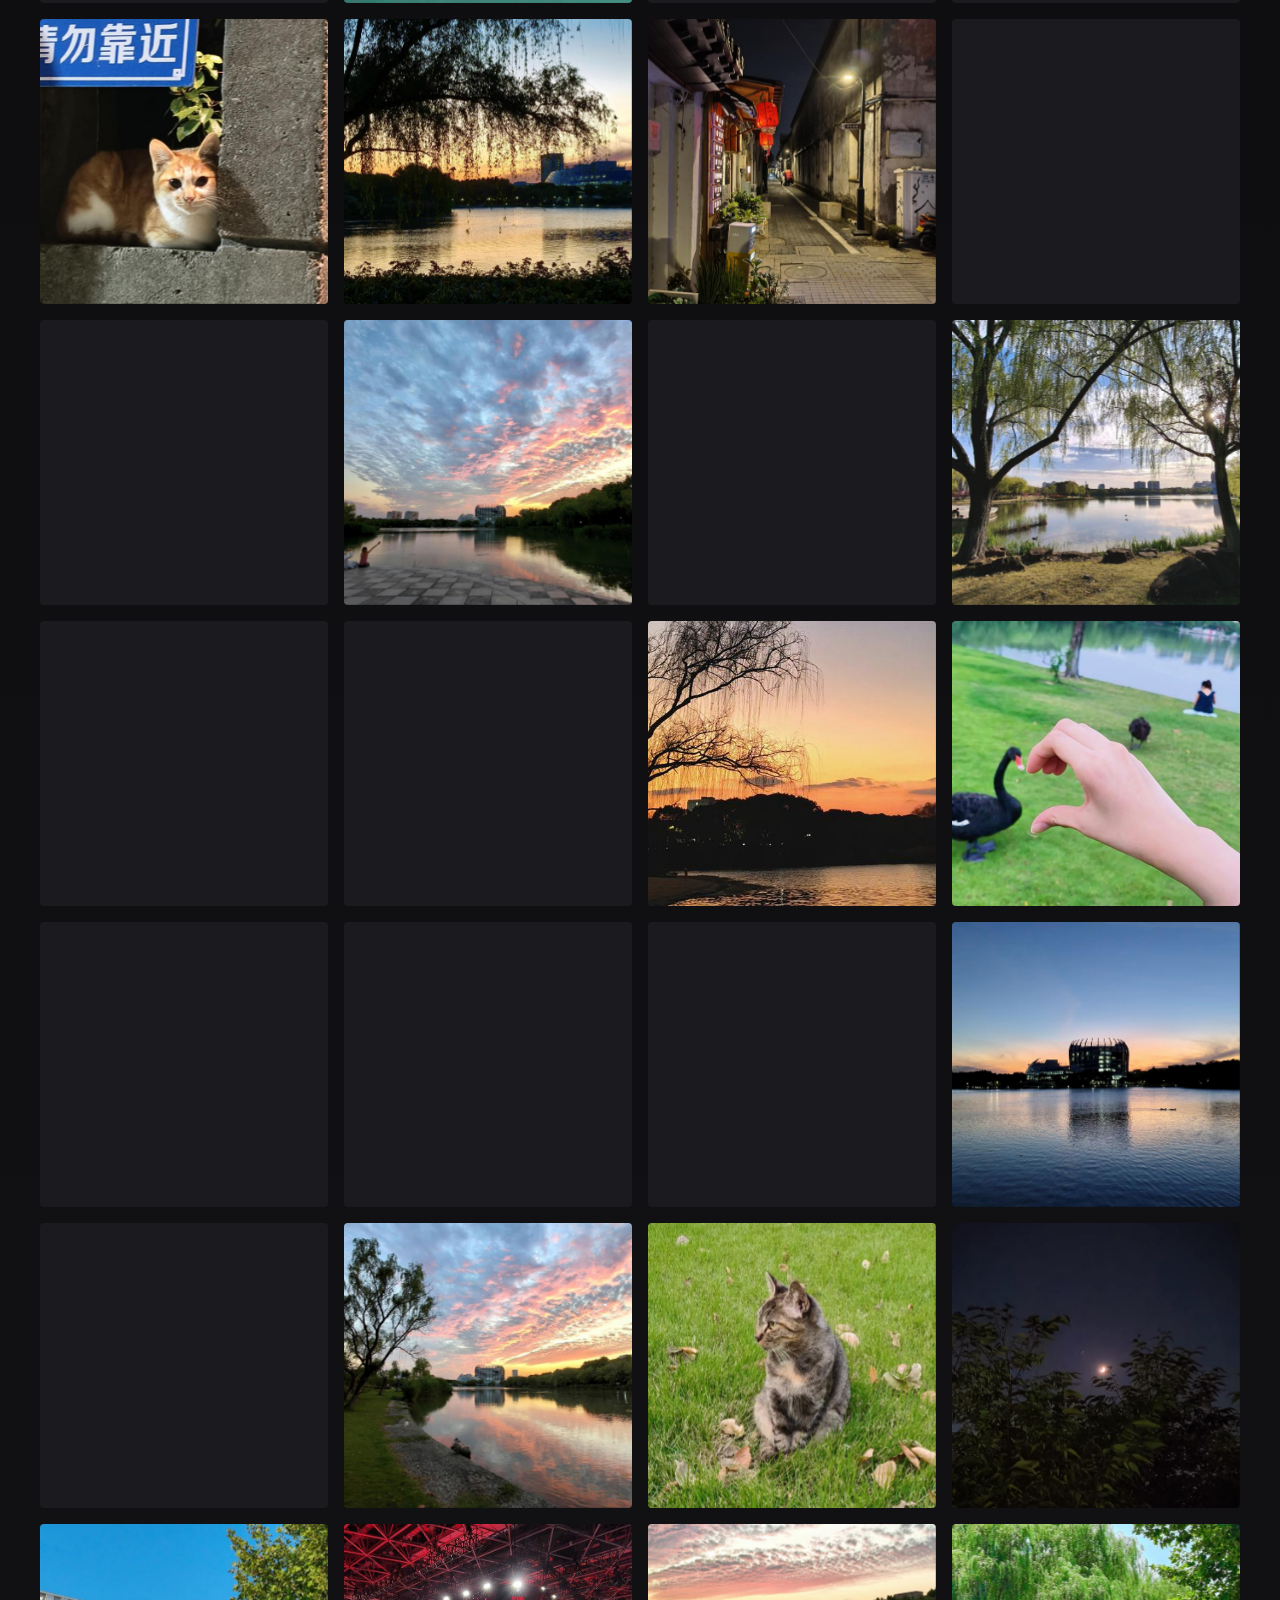
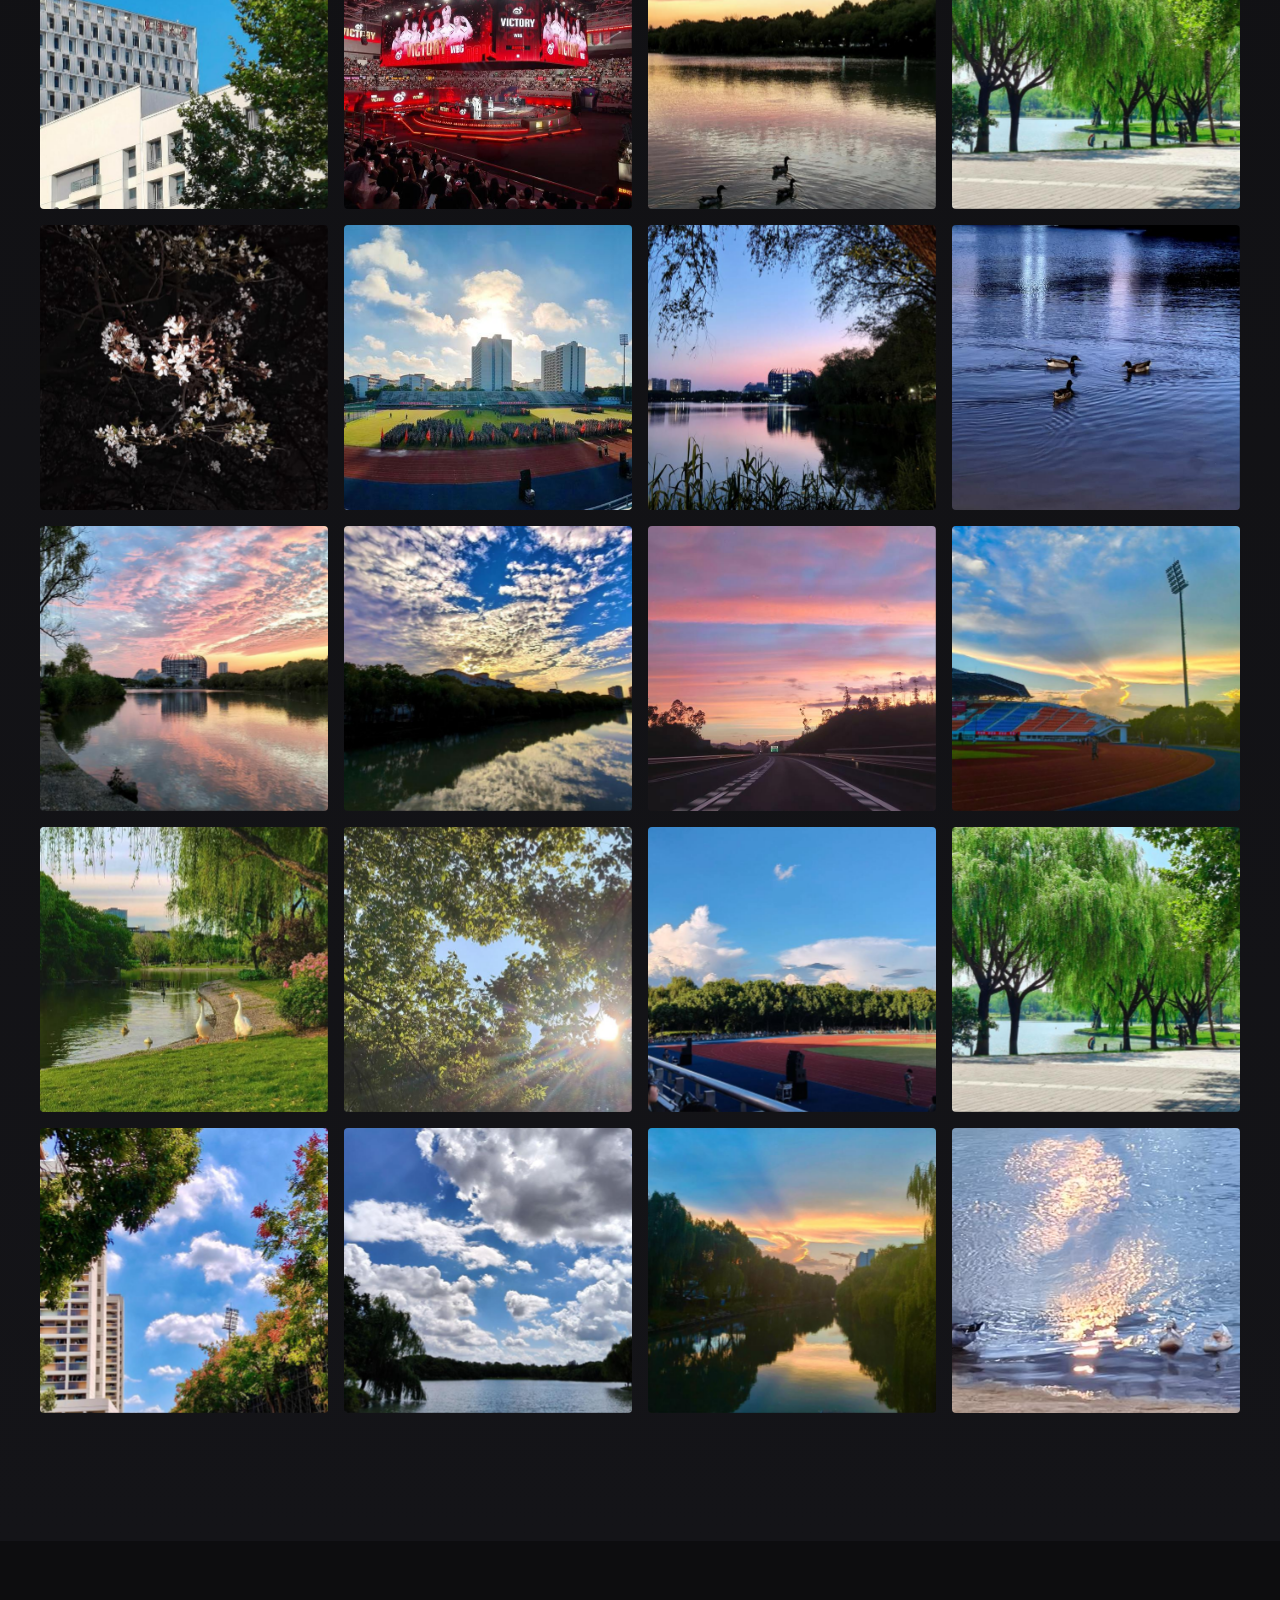
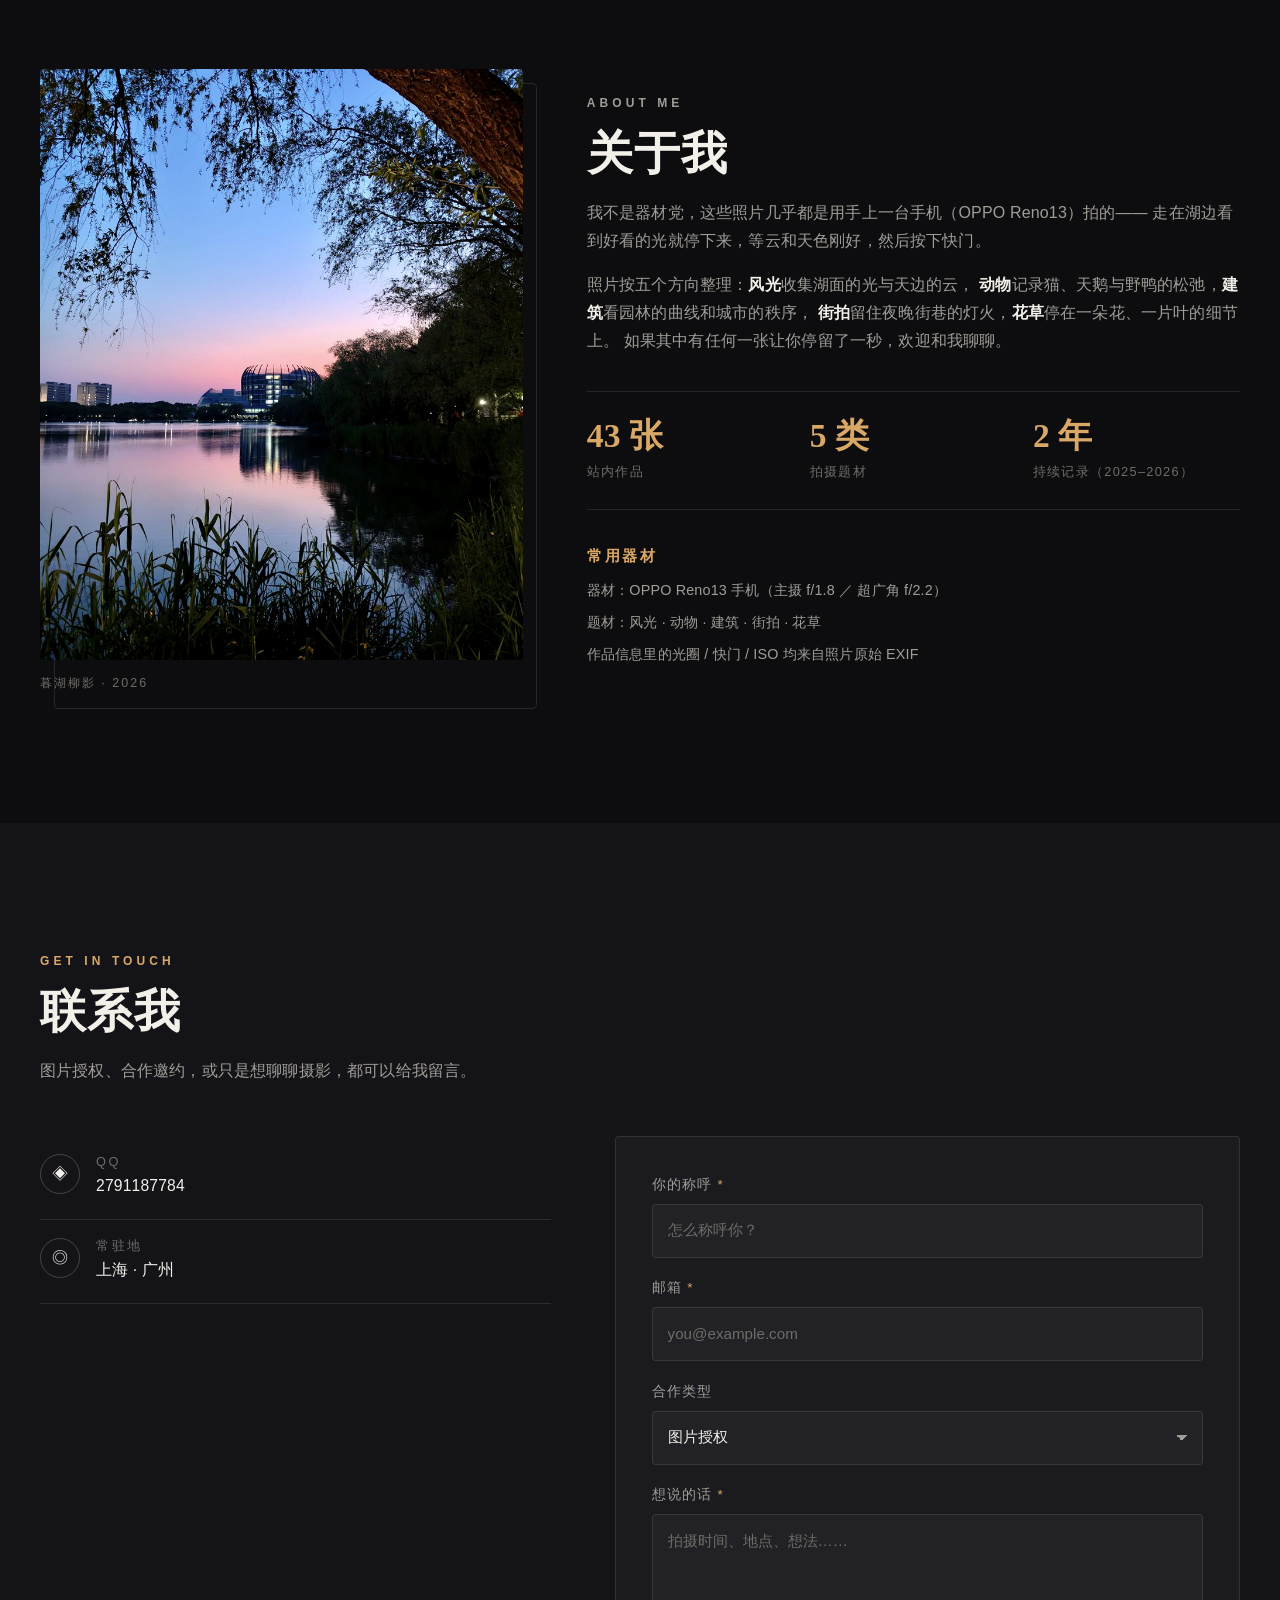
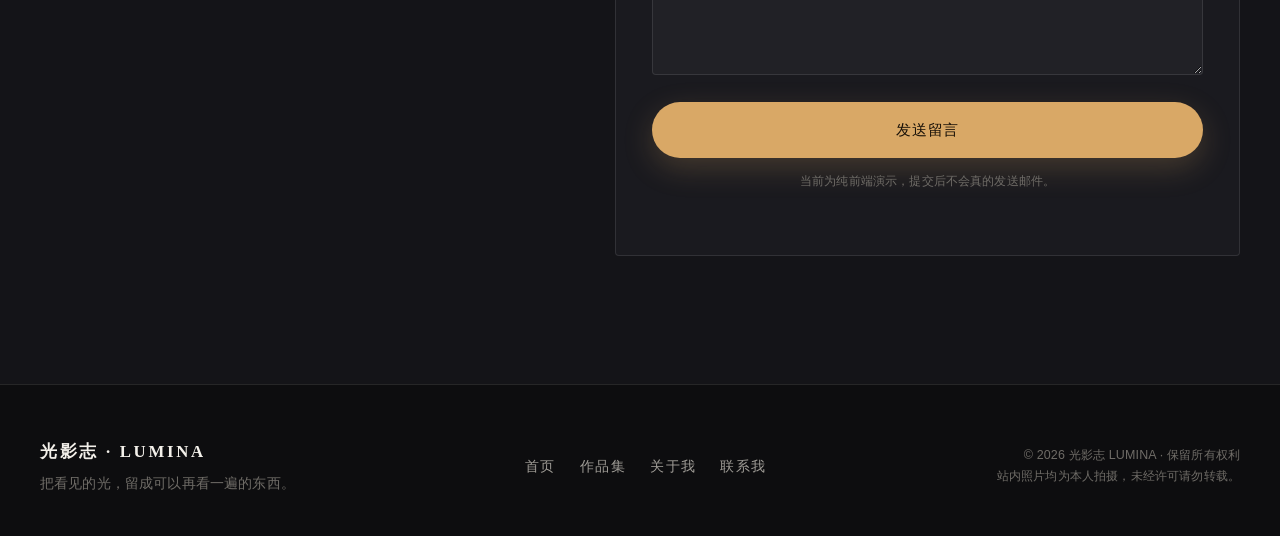
==== commit cfed0cb2: "feat: 灯箱内可下载带水印的原图（1800px） - scripts/make-watermarked.ps1：从原始素材导出下载版，长边 1800px（页面版 1400px），   右下角烧入水" ====
--- a/index.html
+++ b/index.html
@@ -217,6 +217,13 @@
   <!-- ========== 大图查看器 ========== -->
   <div class="lightbox" id="lightbox" role="dialog" aria-modal="true" aria-label="作品大图查看" hidden>
     <button class="lightbox-close" id="lightboxClose" type="button" aria-label="关闭（Esc）">✕</button>
+    <a class="lightbox-download" id="lightboxDownload" href="#" download aria-label="下载这张照片（带水印原图）" title="下载带水印原图">
+      <svg viewBox="0 0 24 24" aria-hidden="true" focusable="false">
+        <path d="M12 3v11" />
+        <path d="m7.8 9.8 4.2 4.2 4.2-4.2" />
+        <path d="M4.5 19.5h15" />
+      </svg>
+    </a>
     <button class="lightbox-nav lightbox-prev" id="lightboxPrev" type="button" aria-label="上一张（←）">‹</button>
     <button class="lightbox-nav lightbox-next" id="lightboxNext" type="button" aria-label="下一张（→）">›</button>
 
--- a/css/style.css
+++ b/css/style.css
@@ -976,7 +976,8 @@
 }
 
 .lightbox-close,
-.lightbox-nav {
+.lightbox-nav,
+.lightbox-download {
   position: absolute;
   display: grid;
   place-items: center;
@@ -989,7 +990,8 @@
 }
 
 .lightbox-close:hover,
-.lightbox-nav:hover {
+.lightbox-nav:hover,
+.lightbox-download:hover {
   background: var(--accent);
   color: #191108;
 }
@@ -1000,6 +1002,25 @@
   width: 42px;
   height: 42px;
   font-size: 0.95rem;
+}
+
+/* 下载按钮：贴在关闭键左边（42px 按钮 + 12px 间距）
+   它保存的是 images/download/work-NN.jpg（带水印的 1800px 版本） */
+.lightbox-download {
+  top: clamp(0.9rem, 3vw, 1.75rem);
+  right: calc(clamp(0.9rem, 3vw, 1.75rem) + 54px);
+  width: 42px;
+  height: 42px;
+}
+
+.lightbox-download svg {
+  width: 20px;
+  height: 20px;
+  fill: none;
+  stroke: currentColor;
+  stroke-width: 1.7;
+  stroke-linecap: round;
+  stroke-linejoin: round;
 }
 
 .lightbox-nav {
@@ -1171,6 +1192,17 @@
     max-height: calc(100dvh - 13rem);
   }
 
+  /* 窄屏把关闭键和下载键一起缩到 40px，避免挤到画面 */
+  .lightbox-close,
+  .lightbox-download {
+    width: 40px;
+    height: 40px;
+  }
+
+  .lightbox-download {
+    right: calc(clamp(0.9rem, 3vw, 1.75rem) + 50px);
+  }
+
   .lightbox-nav {
     width: 44px;
     height: 44px;
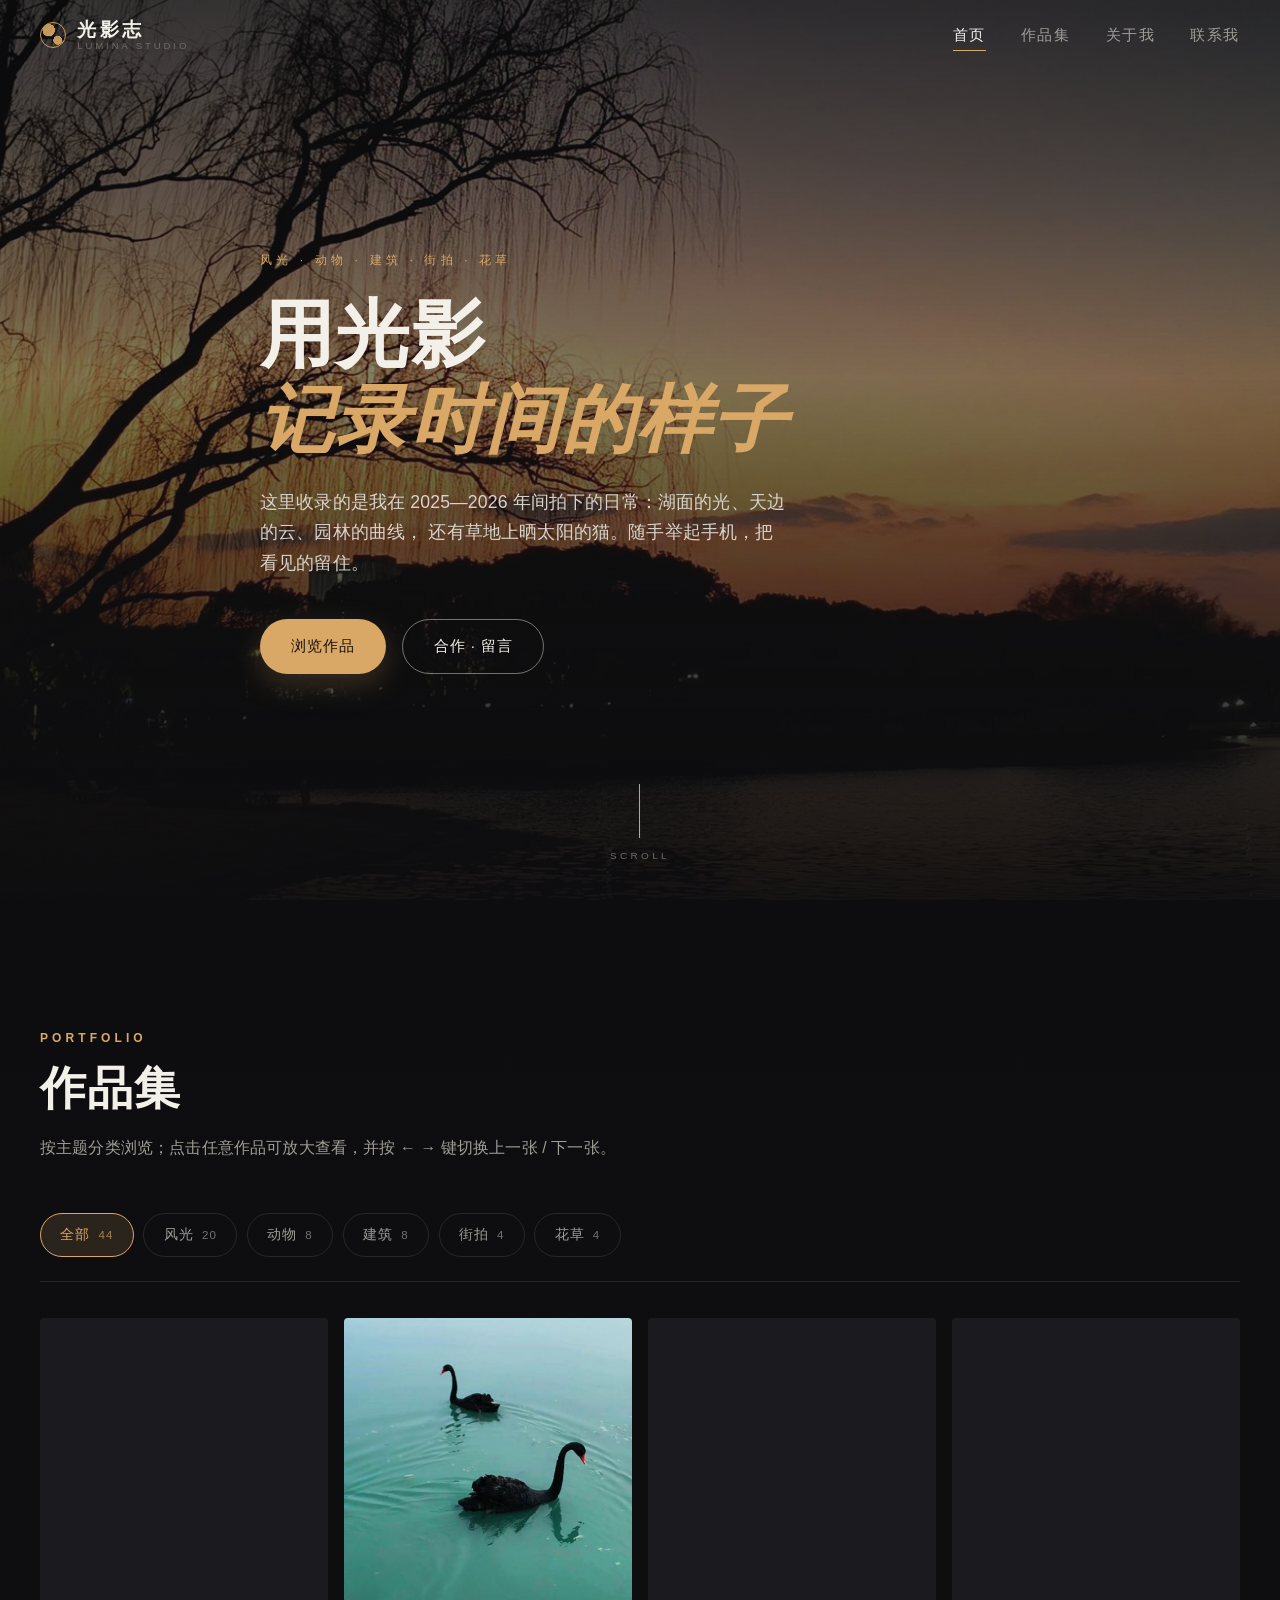
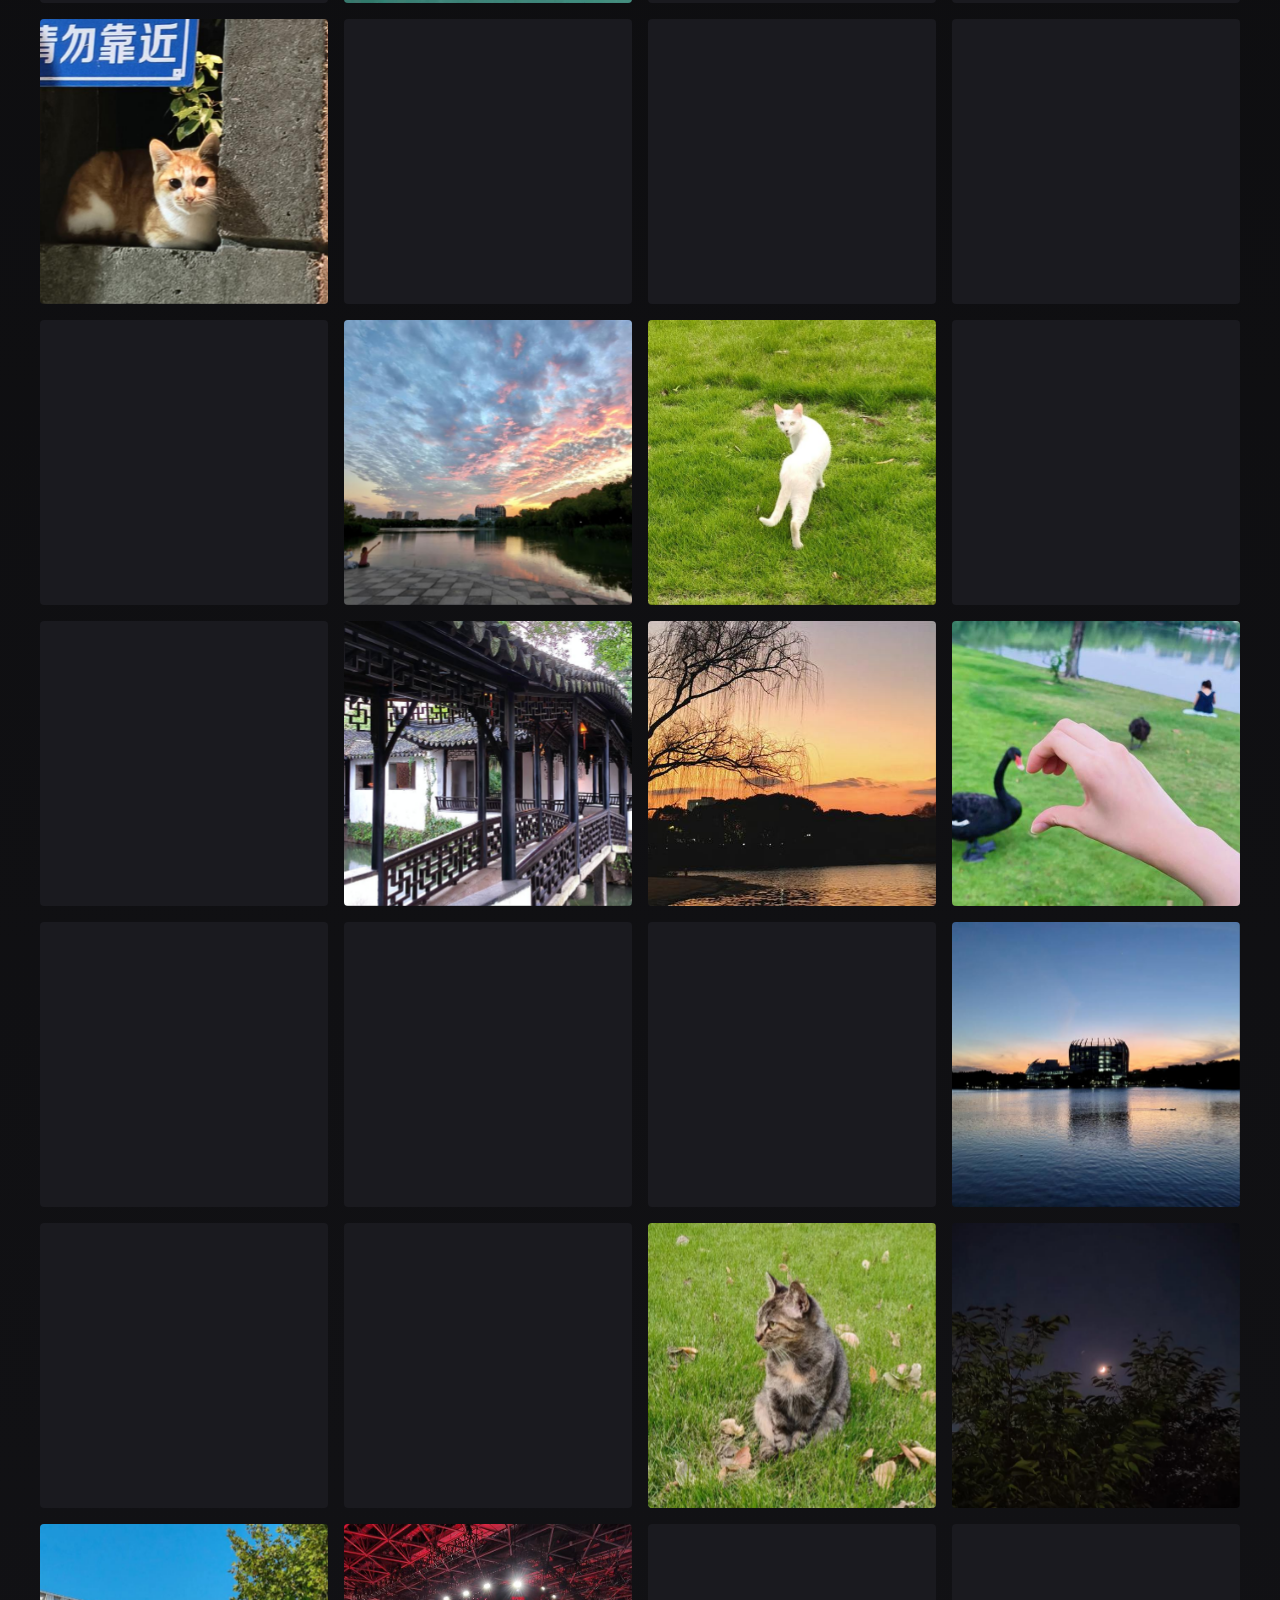
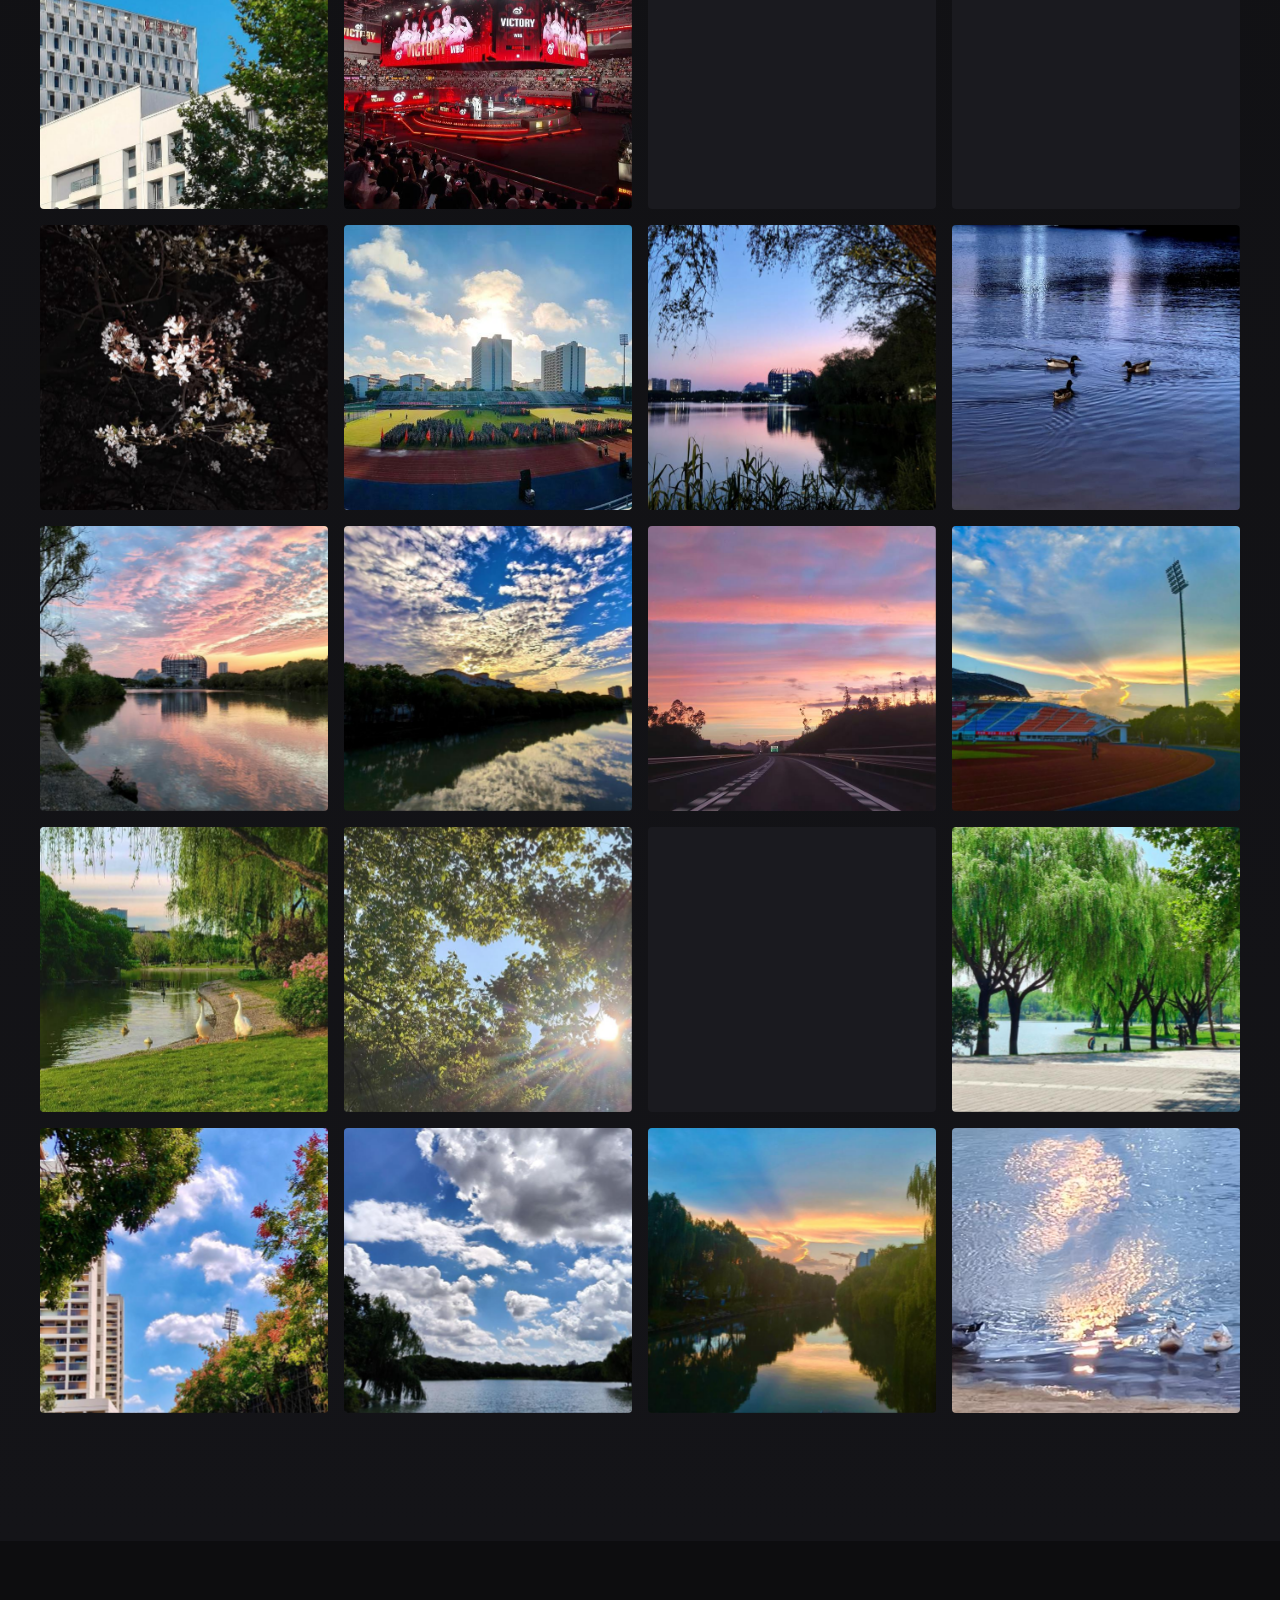
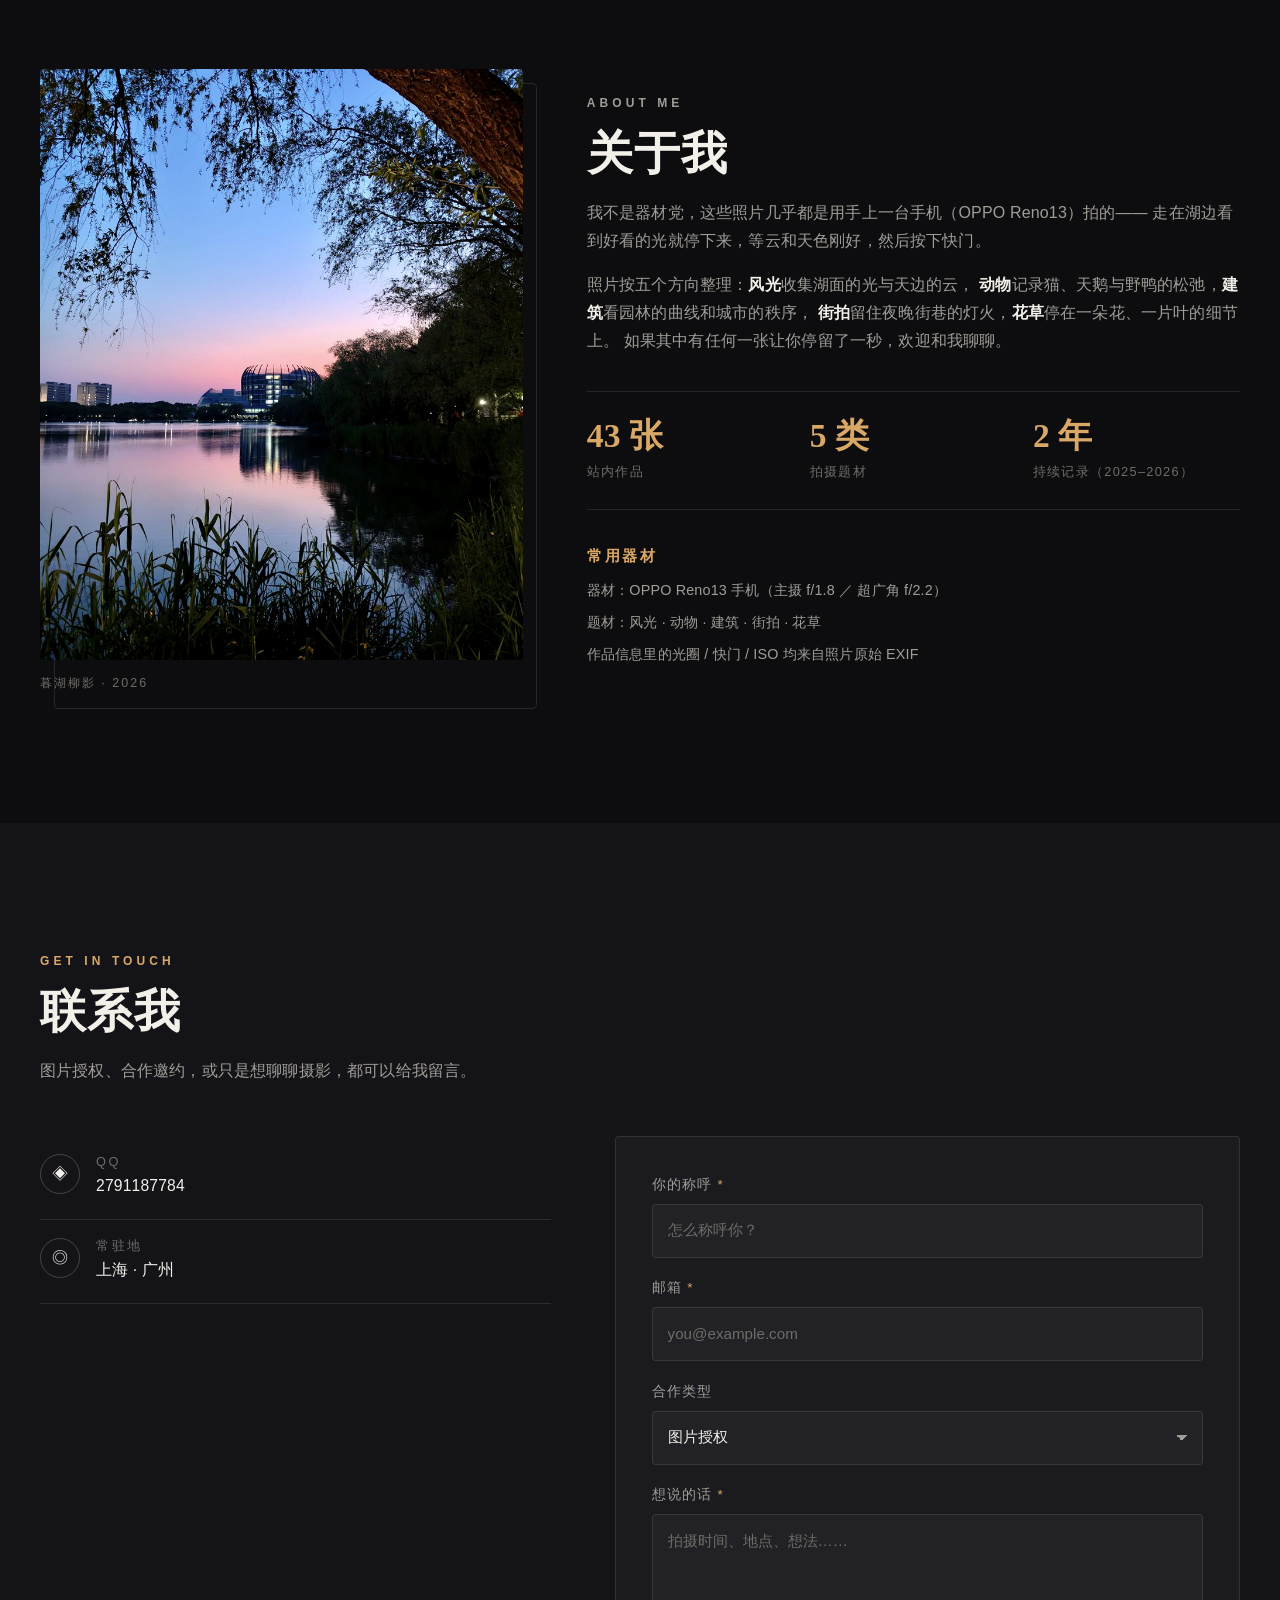
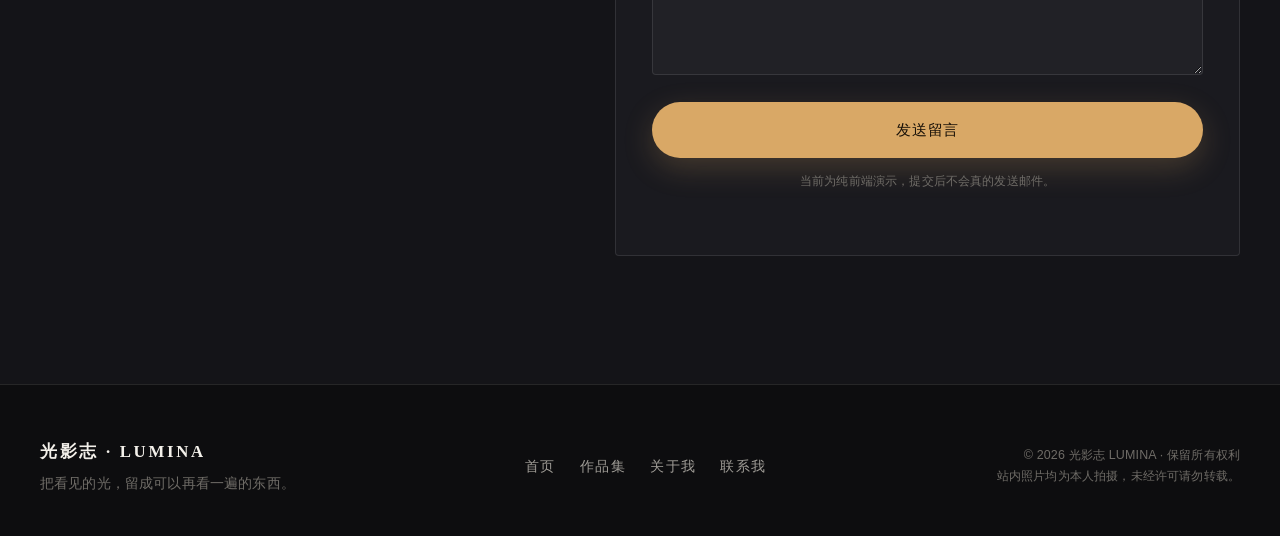
==== commit ce021aba: "chore: 仓库改名 photography 的善后 + 资源版本串（更新后不再依赖 Ctrl+F5） 仓库从 -website 改名为 photography 后，有几处硬编码还指着旧名字：  -" ====
--- a/index.html
+++ b/index.html
@@ -7,7 +7,7 @@
   <meta name="author" content="光影志" />
   <title>光影志 LUMINA | 摄影作品集</title>
   <link rel="icon" href="data:image/svg+xml,<svg xmlns='http://www.w3.org/2000/svg' viewBox='0 0 100 100'><text y='.9em' font-size='90'>📷</text></svg>" />
-  <link rel="stylesheet" href="css/style.css" />
+  <link rel="stylesheet" href="css/style.css?v=20260918-2a1b246054" />
 </head>
 <body>
 
@@ -243,7 +243,7 @@
 
   <button class="to-top" id="toTop" type="button" aria-label="回到顶部">↑</button>
 
-  <script src="js/gallery-data.js"></script>
-  <script src="js/main.js"></script>
+  <script src="js/gallery-data.js?v=20260918-2a1b246054"></script>
+  <script src="js/main.js?v=20260918-2a1b246054"></script>
 </body>
 </html>
